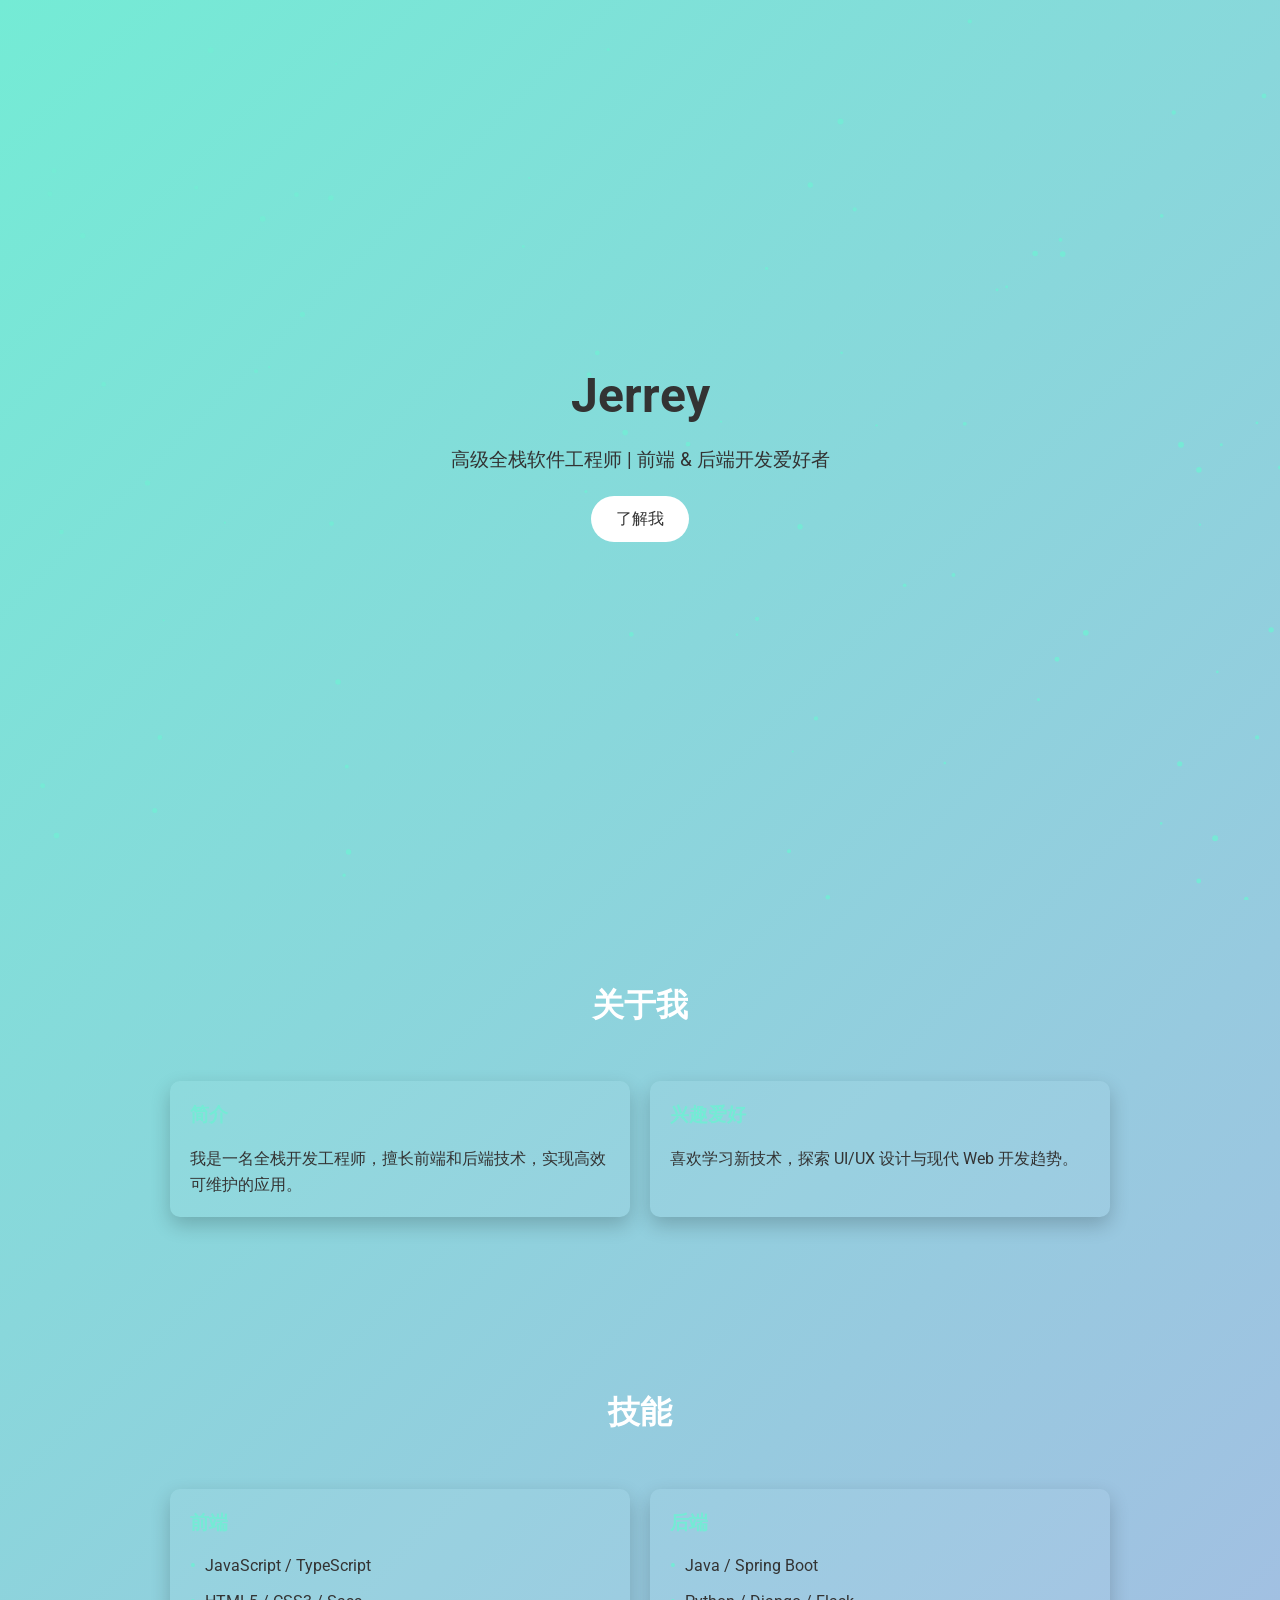
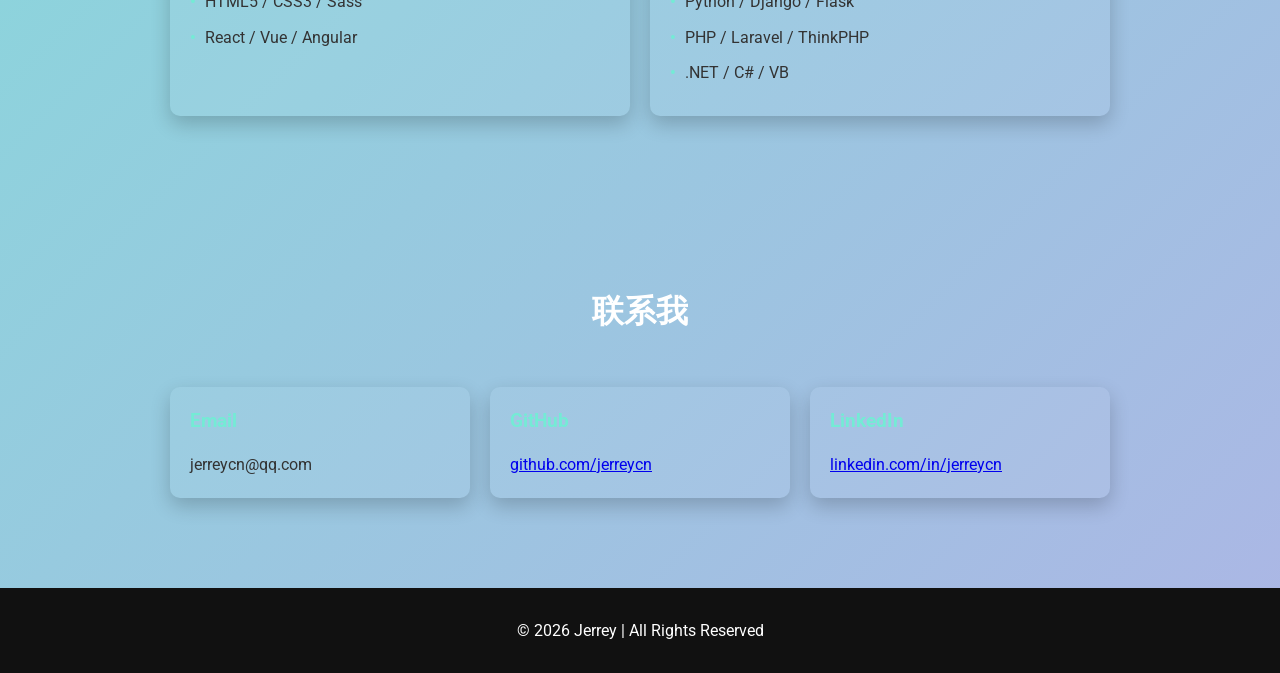
==== index.html @ 5092620e "Update index.html" ====
<!DOCTYPE html>
<html lang="zh-CN">
<head>
  <meta charset="UTF-8">
  <meta name="viewport" content="width=device-width, initial-scale=1.0">
  <title>Jerrey 的个人介绍</title>
  <link href="https://fonts.googleapis.com/css2?family=Roboto:wght@400;700&display=swap" rel="stylesheet">
  <style>
    * { margin:0; padding:0; box-sizing:border-box; font-family:'Roboto',sans-serif; }
    html { scroll-behavior: smooth; }

   body {
	  background: linear-gradient(135deg, #74ebd5, #ACB6E5); /* 清新蓝绿到淡紫渐变 */
	  color: #333;
	  line-height: 1.6;
	  position: relative;
	  overflow-x: hidden;
	}

    header {
      display: flex; flex-direction: column; align-items: center; justify-content: center;
      height: 100vh; text-align: center;
      position: relative; z-index: 2;
    }

    header h1 { font-size:3rem; margin-bottom:10px; }
    header p { font-size:1.2rem; margin-bottom:20px; }
    .btn { display:inline-block; padding:10px 25px; font-size:1rem; border:none; border-radius:25px;
      background:#fff; color:#333; cursor:pointer; text-decoration:none; transition:0.3s; }
    .btn:hover { background:#f0f0f0; transform:translateY(-3px); }

    section { padding:80px 20px; max-width:1000px; margin:0 auto; }
    section h2 { text-align:center; margin-bottom:40px; font-size:2rem; color:#fff; }

    .about, .skills, .contact { display:flex; flex-wrap:wrap; justify-content:space-around; }

    .card {
      background: rgba(255,255,255,0.05); padding:20px; margin:10px; border-radius:10px;
      flex:1 1 250px; box-shadow:0 8px 20px rgba(0,0,0,0.2);
      transition: transform 0.6s, opacity 0.6s;
      opacity:0; transform: translateY(30px);
    }

    .card.visible { opacity:1; transform: translateY(0); }

    .card h3 { margin-bottom:15px; color:#74ebd5; }
    .skills-list { list-style:none; }
    .skills-list li { margin-bottom:10px; position:relative; padding-left:15px; }
    .skills-list li::before { content:"•"; position:absolute; left:0; color:#74ebd5; font-weight:bold; }

    footer { text-align:center; padding:30px; background:#111; color:#fff; position:relative; z-index:2; }

    @media(max-width:768px){ header h1{ font-size:2.5rem;} header p{ font-size:1rem;} }

    /* 粒子背景 */
    canvas { position:fixed; top:0; left:0; width:100%; height:100%; z-index:1; }
  </style>
</head>
<body>

<canvas id="particle-canvas"></canvas>

<header>
  <h1>Jerrey</h1>
  <p>高级全栈软件工程师 | 前端 & 后端开发爱好者</p>
  <a href="#about" class="btn">了解我</a>
</header>

<section id="about">
  <h2>关于我</h2>
  <div class="about">
    <div class="card">
      <h3>简介</h3>
      <p>我是一名全栈开发工程师，擅长前端和后端技术，实现高效可维护的应用。</p>
    </div>
    <div class="card">
      <h3>兴趣爱好</h3>
      <p>喜欢学习新技术，探索 UI/UX 设计与现代 Web 开发趋势。</p>
    </div>
  </div>
</section>

<section id="skills">
  <h2>技能</h2>
  <div class="skills">
    <div class="card">
      <h3>前端</h3>
      <ul class="skills-list">
        <li>JavaScript / TypeScript</li>
        <li>HTML5 / CSS3 / Sass</li>
        <li>React / Vue / Angular</li>
      </ul>
    </div>
    <div class="card">
      <h3>后端</h3>
      <ul class="skills-list">
        <li>Java / Spring Boot</li>
        <li>Python / Django / Flask</li>
        <li>PHP / Laravel / ThinkPHP</li>
        <li>.NET / C# / VB</li>
      </ul>
    </div>
  </div>
</section>

<section id="contact">
  <h2>联系我</h2>
  <div class="contact">
    <div class="card">
      <h3>Email</h3>
      <p>jerreycn@qq.com</p>
    </div>
    <div class="card">
      <h3>GitHub</h3>
      <p><a href="https://github.com/yourusername" target="_blank">github.com/jerreycn</a></p>
    </div>
    <div class="card">
      <h3>LinkedIn</h3>
      <p><a href="https://linkedin.com/in/yourprofile" target="_blank">linkedin.com/in/jerreycn</a></p>
    </div>
  </div>
</section>

<footer>
  © 2026 Jerrey | All Rights Reserved
</footer>

<script>
  // 卡片滚动动画
  const cards = document.querySelectorAll('.card');
  const observer = new IntersectionObserver(entries => {
    entries.forEach(entry => {
      if(entry.isIntersecting){
        entry.target.classList.add('visible');
      }
    });
  }, { threshold: 0.1 });
  cards.forEach(card => observer.observe(card));

  // 粒子背景
  const canvas = document.getElementById('particle-canvas');
  const ctx = canvas.getContext('2d');
  let w = canvas.width = window.innerWidth;
  let h = canvas.height = window.innerHeight;
  const particles = [];
  const particleCount = 80;

  window.addEventListener('resize', ()=>{ w = canvas.width = window.innerWidth; h = canvas.height = window.innerHeight; });

  function random(min,max){ return Math.random()*(max-min)+min; }

  class Particle {
    constructor(){ 
      this.x = random(0,w);
      this.y = random(0,h);
      this.r = random(1,3);
      this.dx = random(-1,1);
      this.dy = random(-1,1);
    }
    draw(){ 
      ctx.beginPath();
      ctx.arc(this.x,this.y,this.r,0,Math.PI*2);
      ctx.fillStyle='rgba(116,235,213,0.9)';
      ctx.fill();
    }
    update(){
      this.x += this.dx;
      this.y += this.dy;
      if(this.x < 0 || this.x > w) this.dx*=-1;
      if(this.y < 0 || this.y > h) this.dy*=-1;
      this.draw();
    }
  }

  for(let i=0;i<particleCount;i++){ particles.push(new Particle()); }

  function animate(){
    ctx.clearRect(0,0,w,h);
    particles.forEach(p=>p.update());
    requestAnimationFrame(animate);
  }
  animate();
</script>

</body>
</html>
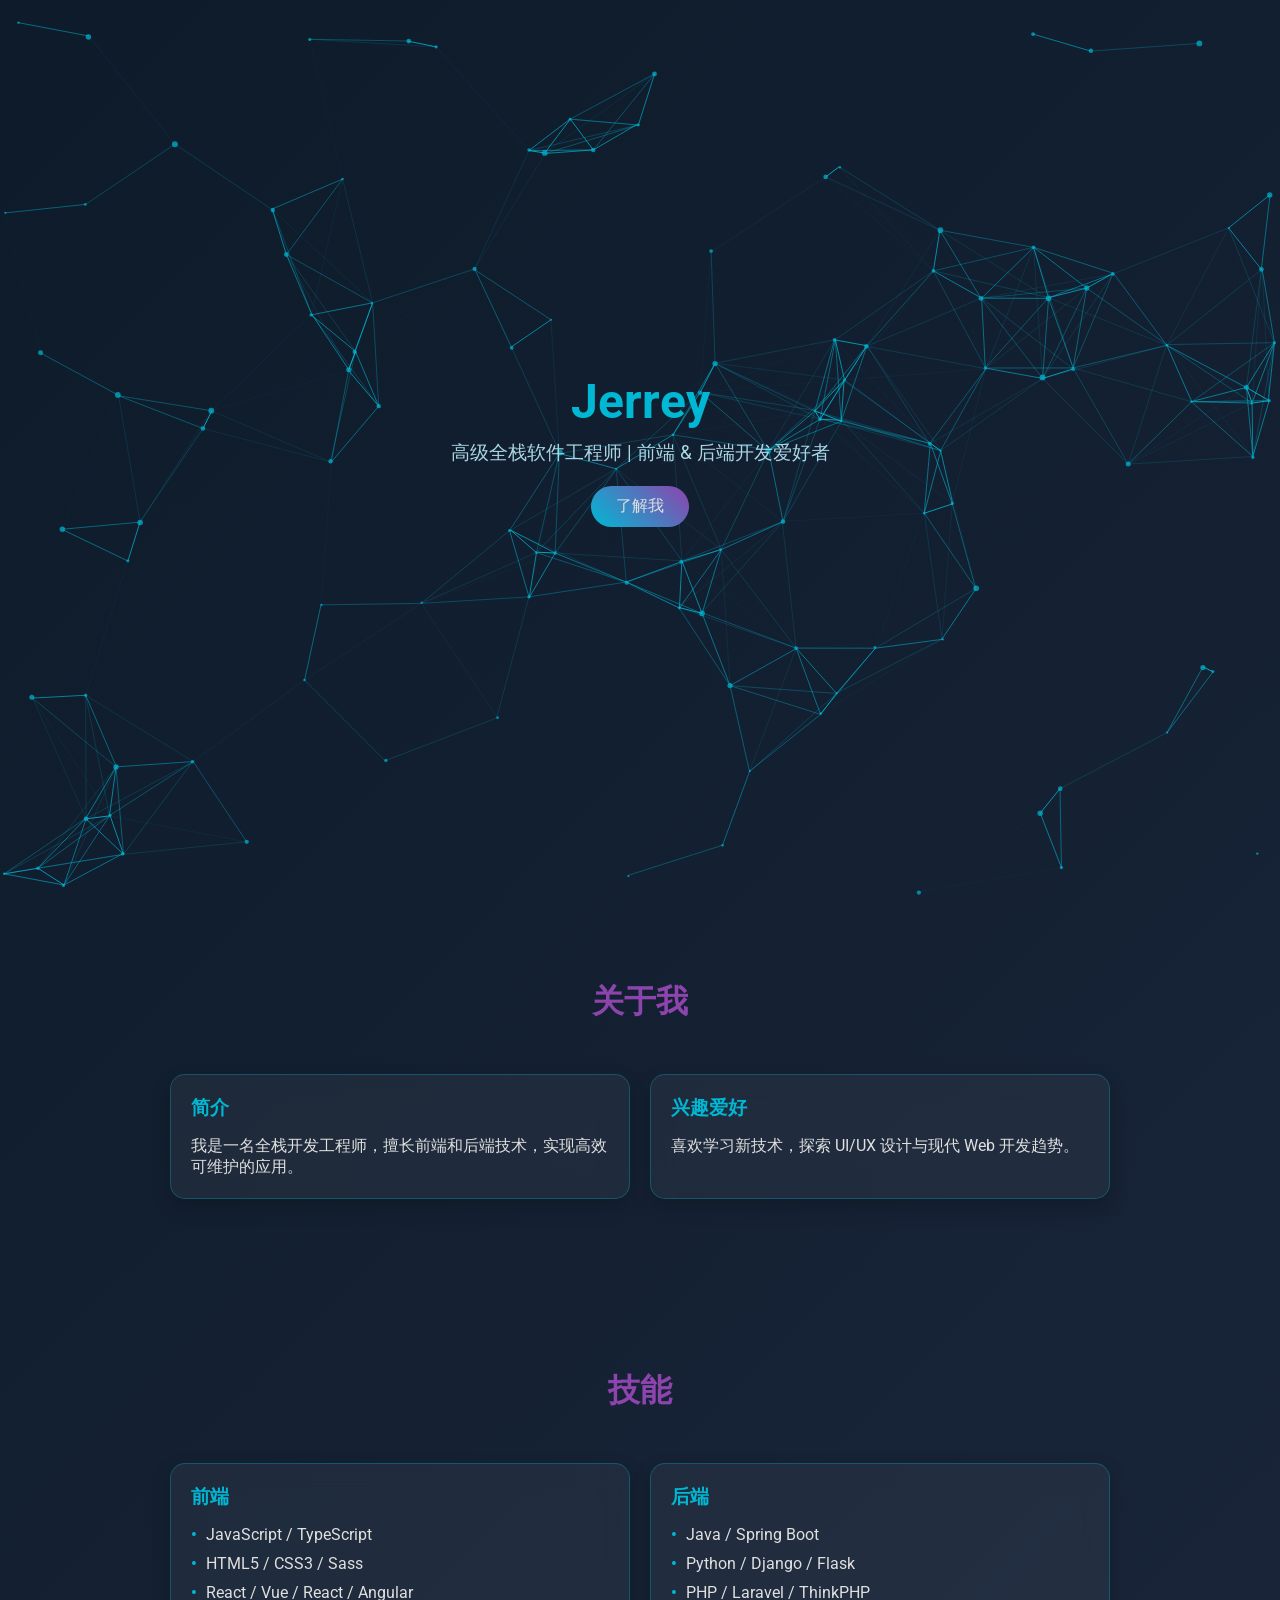
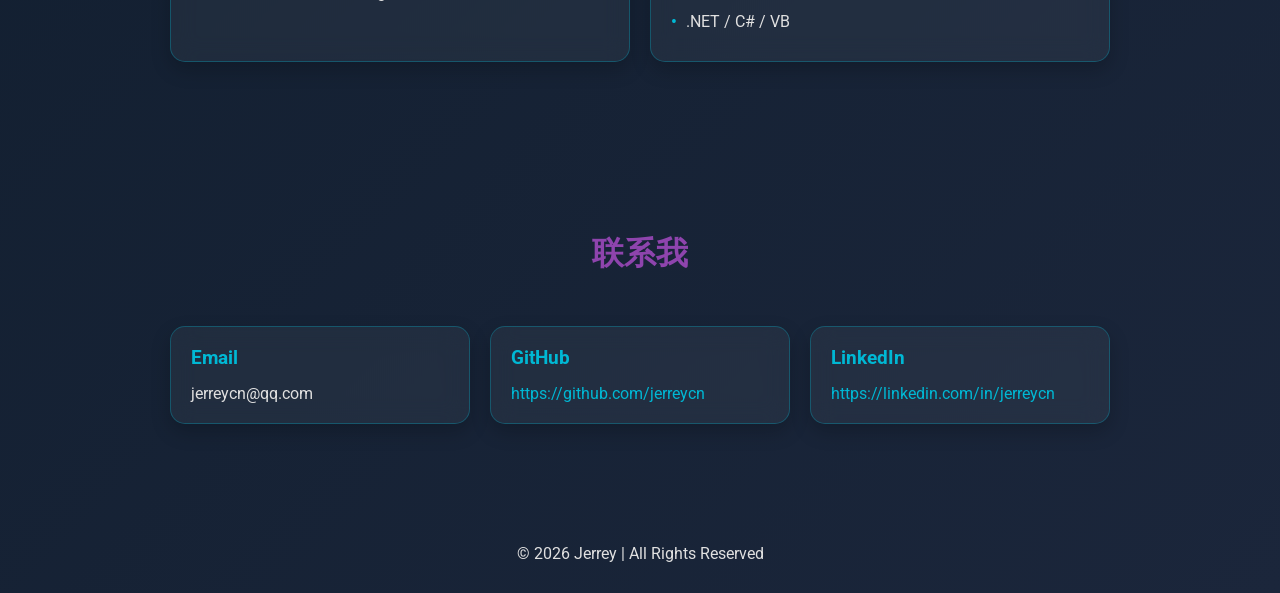
==== commit 62a0f621: "Update index.html" ====
--- a/index.html
+++ b/index.html
@@ -1,60 +1,55 @@
 <!DOCTYPE html>
 <html lang="zh-CN">
 <head>
-  <meta charset="UTF-8">
-  <meta name="viewport" content="width=device-width, initial-scale=1.0">
-  <title>Jerrey 的个人介绍</title>
-  <link href="https://fonts.googleapis.com/css2?family=Roboto:wght@400;700&display=swap" rel="stylesheet">
-  <style>
-    * { margin:0; padding:0; box-sizing:border-box; font-family:'Roboto',sans-serif; }
-    html { scroll-behavior: smooth; }
-
-   body {
-	  background: linear-gradient(135deg, #74ebd5, #ACB6E5); /* 清新蓝绿到淡紫渐变 */
-	  color: #333;
-	  line-height: 1.6;
-	  position: relative;
-	  overflow-x: hidden;
-	}
-
-    header {
-      display: flex; flex-direction: column; align-items: center; justify-content: center;
-      height: 100vh; text-align: center;
-      position: relative; z-index: 2;
-    }
-
-    header h1 { font-size:3rem; margin-bottom:10px; }
-    header p { font-size:1.2rem; margin-bottom:20px; }
-    .btn { display:inline-block; padding:10px 25px; font-size:1rem; border:none; border-radius:25px;
-      background:#fff; color:#333; cursor:pointer; text-decoration:none; transition:0.3s; }
-    .btn:hover { background:#f0f0f0; transform:translateY(-3px); }
-
-    section { padding:80px 20px; max-width:1000px; margin:0 auto; }
-    section h2 { text-align:center; margin-bottom:40px; font-size:2rem; color:#fff; }
-
-    .about, .skills, .contact { display:flex; flex-wrap:wrap; justify-content:space-around; }
-
-    .card {
-      background: rgba(255,255,255,0.05); padding:20px; margin:10px; border-radius:10px;
-      flex:1 1 250px; box-shadow:0 8px 20px rgba(0,0,0,0.2);
-      transition: transform 0.6s, opacity 0.6s;
-      opacity:0; transform: translateY(30px);
-    }
-
-    .card.visible { opacity:1; transform: translateY(0); }
-
-    .card h3 { margin-bottom:15px; color:#74ebd5; }
-    .skills-list { list-style:none; }
-    .skills-list li { margin-bottom:10px; position:relative; padding-left:15px; }
-    .skills-list li::before { content:"•"; position:absolute; left:0; color:#74ebd5; font-weight:bold; }
-
-    footer { text-align:center; padding:30px; background:#111; color:#fff; position:relative; z-index:2; }
-
-    @media(max-width:768px){ header h1{ font-size:2.5rem;} header p{ font-size:1rem;} }
-
-    /* 粒子背景 */
-    canvas { position:fixed; top:0; left:0; width:100%; height:100%; z-index:1; }
-  </style>
+<meta charset="UTF-8">
+<meta name="viewport" content="width=device-width, initial-scale=1.0">
+<title>Jerrey CN</title>
+<link href="https://fonts.googleapis.com/css2?family=Roboto:wght@400;700&display=swap" rel="stylesheet">
+<style>
+  *{margin:0;padding:0;box-sizing:border-box;font-family:'Roboto',sans-serif;}
+  html{scroll-behavior:smooth;}
+  body{
+    background: linear-gradient(135deg,#0D1B2A,#1B263B); /* 科技深蓝背景 */
+    color:#E0E0E0; /* 主文字灰白 */
+    position:relative;
+    overflow-x:hidden;
+  }
+  canvas{position:fixed;top:0;left:0;width:100%;height:100%;z-index:1;}
+  header{
+    display:flex;flex-direction:column;align-items:center;justify-content:center;
+    height:100vh;text-align:center;position:relative;z-index:2;
+  }
+  header h1{font-size:3rem;color:#00B8D4;margin-bottom:10px;} /* 主标题亮青 */
+  header p{font-size:1.2rem;color:#A9D6E5;margin-bottom:20px;} /* 副标题淡青 */
+  .btn{
+    display:inline-block;padding:10px 25px;font-size:1rem;border:none;border-radius:25px;
+    background: linear-gradient(45deg,#00B8D4,#8E44AD); /* 青→紫按钮 */
+    color:#E0E0E0; cursor:pointer; text-decoration:none; transition:0.3s;
+  }
+  .btn:hover{filter: brightness(1.2); transform:scale(1.05);}
+  section{padding:80px 20px;max-width:1000px;margin:0 auto;position:relative;z-index:2;}
+  section h2{text-align:center;margin-bottom:40px;font-size:2rem;color:#8E44AD;} /* 二级标题亮紫 */
+  .about,.skills,.contact{display:flex;flex-wrap:wrap;justify-content:space-around;}
+  .card{
+    background: rgba(255,255,255,0.05); /* 半透明玻璃 */
+    backdrop-filter: blur(12px);
+    padding:20px;margin:10px;border-radius:15px;
+    flex:1 1 250px;
+    box-shadow:0 8px 20px rgba(0,0,0,0.2);
+    transition: transform 0.6s, opacity 0.6s;
+    opacity:0; transform: translateY(30px);
+    border:1px solid rgba(0,184,212,0.3); /* 边框亮青 */
+  }
+  .card.visible{opacity:1; transform:translateY(0);}
+  .card h3{margin-bottom:15px;color:#00B8D4;} /* 卡片标题亮青 */
+  .skills-list{list-style:none;}
+  .skills-list li{margin-bottom:10px;position:relative;padding-left:15px;}
+  .skills-list li::before{content:"•";position:absolute;left:0;color:#00B8D4;font-weight:bold;}
+  a{color:#00B8D4;text-decoration:none;} /* 超链接亮青 */
+  a:hover{color:#8E44AD;text-decoration:underline;} /* hover亮紫 */
+  footer{text-align:center;padding:30px;color:#E0E0E0;position:relative;z-index:2;}
+  @media(max-width:768px){header h1{font-size:2.5rem;} header p{font-size:1rem;}}
+</style>
 </head>
 <body>
 
@@ -88,7 +83,7 @@
       <ul class="skills-list">
         <li>JavaScript / TypeScript</li>
         <li>HTML5 / CSS3 / Sass</li>
-        <li>React / Vue / Angular</li>
+        <li>React / Vue / React / Angular</li>
       </ul>
     </div>
     <div class="card">
@@ -112,11 +107,11 @@
     </div>
     <div class="card">
       <h3>GitHub</h3>
-      <p><a href="https://github.com/yourusername" target="_blank">github.com/jerreycn</a></p>
+      <p><a href="https://github.com/jerreycn" target="_blank">https://github.com/jerreycn</a></p>
     </div>
     <div class="card">
       <h3>LinkedIn</h3>
-      <p><a href="https://linkedin.com/in/yourprofile" target="_blank">linkedin.com/in/jerreycn</a></p>
+      <p><a href="https://linkedin.com/in/jerreycn" target="_blank">https://linkedin.com/in/jerreycn</a></p>
     </div>
   </div>
 </section>
@@ -129,11 +124,7 @@
   // 卡片滚动动画
   const cards = document.querySelectorAll('.card');
   const observer = new IntersectionObserver(entries => {
-    entries.forEach(entry => {
-      if(entry.isIntersecting){
-        entry.target.classList.add('visible');
-      }
-    });
+    entries.forEach(entry => { if(entry.isIntersecting){ entry.target.classList.add('visible'); }});
   }, { threshold: 0.1 });
   cards.forEach(card => observer.observe(card));
 
@@ -143,40 +134,47 @@
   let w = canvas.width = window.innerWidth;
   let h = canvas.height = window.innerHeight;
   const particles = [];
-  const particleCount = 80;
-
+  const particleCount = 120;
+  const maxDist = 150;
   window.addEventListener('resize', ()=>{ w = canvas.width = window.innerWidth; h = canvas.height = window.innerHeight; });
-
   function random(min,max){ return Math.random()*(max-min)+min; }
-
   class Particle {
     constructor(){ 
-      this.x = random(0,w);
-      this.y = random(0,h);
-      this.r = random(1,3);
-      this.dx = random(-1,1);
-      this.dy = random(-1,1);
+      this.x = random(0,w); this.y = random(0,h); this.r = random(1,3);
+      this.dx = random(-1,1); this.dy = random(-1,1);
     }
     draw(){ 
       ctx.beginPath();
       ctx.arc(this.x,this.y,this.r,0,Math.PI*2);
-      ctx.fillStyle='rgba(116,235,213,0.9)';
+      ctx.fillStyle='rgba(0,184,212,0.7)'; /* 亮青粒子 */
       ctx.fill();
     }
     update(){
-      this.x += this.dx;
-      this.y += this.dy;
-      if(this.x < 0 || this.x > w) this.dx*=-1;
-      if(this.y < 0 || this.y > h) this.dy*=-1;
+      this.x += this.dx; this.y += this.dy;
+      if(this.x<0||this.x>w) this.dx*=-1;
+      if(this.y<0||this.y>h) this.dy*=-1;
       this.draw();
     }
   }
-
   for(let i=0;i<particleCount;i++){ particles.push(new Particle()); }
-
   function animate(){
     ctx.clearRect(0,0,w,h);
-    particles.forEach(p=>p.update());
+    for(let i=0;i<particles.length;i++){
+      particles[i].update();
+      for(let j=i+1;j<particles.length;j++){
+        let dx=particles[i].x-particles[j].x;
+        let dy=particles[i].y-particles[j].y;
+        let dist=Math.sqrt(dx*dx+dy*dy);
+        if(dist<maxDist){
+          ctx.beginPath();
+          ctx.strokeStyle='rgba(0,184,212,'+(1-dist/maxDist)+')';
+          ctx.lineWidth=1;
+          ctx.moveTo(particles[i].x,particles[i].y);
+          ctx.lineTo(particles[j].x,particles[j].y);
+          ctx.stroke();
+        }
+      }
+    }
     requestAnimationFrame(animate);
   }
   animate();
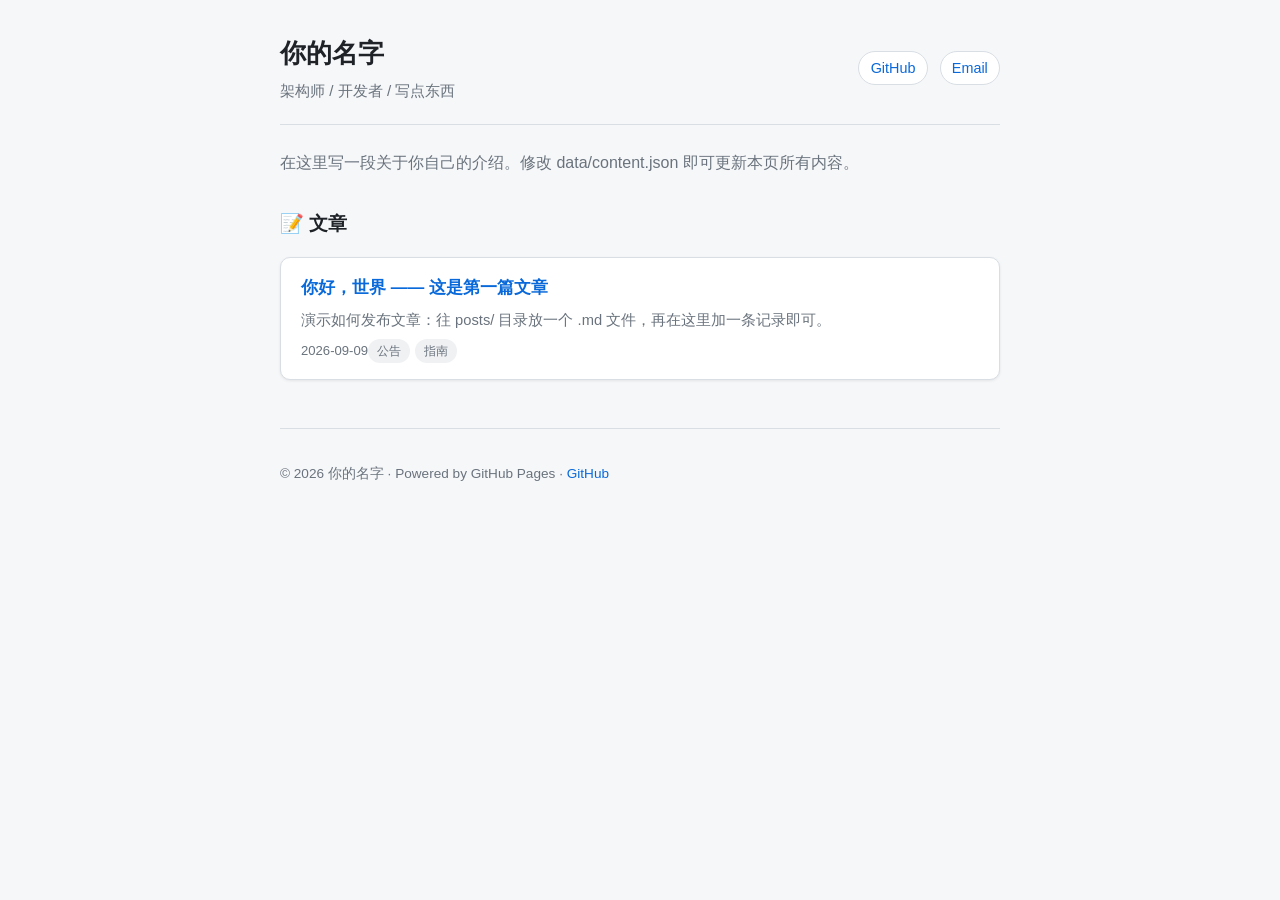
==== commit 8d6ef258: "init: zero-framework personal site with markdown posts" ====
--- a/index.html
+++ b/index.html
@@ -1,184 +1,41 @@
 <!DOCTYPE html>
 <html lang="zh-CN">
 <head>
-<meta charset="UTF-8">
-<meta name="viewport" content="width=device-width, initial-scale=1.0">
-<title>Jerrey CN</title>
-<link href="https://fonts.googleapis.com/css2?family=Roboto:wght@400;700&display=swap" rel="stylesheet">
-<style>
-  *{margin:0;padding:0;box-sizing:border-box;font-family:'Roboto',sans-serif;}
-  html{scroll-behavior:smooth;}
-  body{
-    background: linear-gradient(135deg,#0D1B2A,#1B263B); /* 科技深蓝背景 */
-    color:#E0E0E0; /* 主文字灰白 */
-    position:relative;
-    overflow-x:hidden;
-  }
-  canvas{position:fixed;top:0;left:0;width:100%;height:100%;z-index:1;}
-  header{
-    display:flex;flex-direction:column;align-items:center;justify-content:center;
-    height:100vh;text-align:center;position:relative;z-index:2;
-  }
-  header h1{font-size:3rem;color:#00B8D4;margin-bottom:10px;} /* 主标题亮青 */
-  header p{font-size:1.2rem;color:#A9D6E5;margin-bottom:20px;} /* 副标题淡青 */
-  .btn{
-    display:inline-block;padding:10px 25px;font-size:1rem;border:none;border-radius:25px;
-    background: linear-gradient(45deg,#00B8D4,#8E44AD); /* 青→紫按钮 */
-    color:#E0E0E0; cursor:pointer; text-decoration:none; transition:0.3s;
-  }
-  .btn:hover{filter: brightness(1.2); transform:scale(1.05);}
-  section{padding:80px 20px;max-width:1000px;margin:0 auto;position:relative;z-index:2;}
-  section h2{text-align:center;margin-bottom:40px;font-size:2rem;color:#8E44AD;} /* 二级标题亮紫 */
-  .about,.skills,.contact{display:flex;flex-wrap:wrap;justify-content:space-around;}
-  .card{
-    background: rgba(255,255,255,0.05); /* 半透明玻璃 */
-    backdrop-filter: blur(12px);
-    padding:20px;margin:10px;border-radius:15px;
-    flex:1 1 250px;
-    box-shadow:0 8px 20px rgba(0,0,0,0.2);
-    transition: transform 0.6s, opacity 0.6s;
-    opacity:0; transform: translateY(30px);
-    border:1px solid rgba(0,184,212,0.3); /* 边框亮青 */
-  }
-  .card.visible{opacity:1; transform:translateY(0);}
-  .card h3{margin-bottom:15px;color:#00B8D4;} /* 卡片标题亮青 */
-  .skills-list{list-style:none;}
-  .skills-list li{margin-bottom:10px;position:relative;padding-left:15px;}
-  .skills-list li::before{content:"•";position:absolute;left:0;color:#00B8D4;font-weight:bold;}
-  a{color:#00B8D4;text-decoration:none;} /* 超链接亮青 */
-  a:hover{color:#8E44AD;text-decoration:underline;} /* hover亮紫 */
-  footer{text-align:center;padding:30px;color:#E0E0E0;position:relative;z-index:2;}
-  @media(max-width:768px){header h1{font-size:2.5rem;} header p{font-size:1rem;}}
-</style>
+  <meta charset="UTF-8">
+  <meta name="viewport" content="width=device-width, initial-scale=1.0">
+  <title>我的个人网站</title>
+  <link rel="stylesheet" href="style.css">
 </head>
 <body>
+  <div class="container">
+    <header class="site-header">
+      <div class="profile">
+        <img id="avatar" class="avatar" src="" alt="avatar" hidden>
+        <div>
+          <h1 id="profile-name">Loading…</h1>
+          <p id="profile-tagline" class="tagline"></p>
+        </div>
+      </div>
+      <nav id="social" class="social"></nav>
+    </header>
 
-<canvas id="particle-canvas"></canvas>
+    <main>
+      <section class="bio">
+        <p id="profile-bio"></p>
+      </section>
 
-<header>
-  <h1>Jerrey</h1>
-  <p>高级全栈软件工程师 | 前端 & 后端开发爱好者</p>
-  <a href="#about" class="btn">了解我</a>
-</header>
+      <section>
+        <h2 class="section-title">📝 文章</h2>
+        <ul id="post-list" class="post-list">
+          <li class="muted">加载中…</li>
+        </ul>
+      </section>
+    </main>
 
-<section id="about">
-  <h2>关于我</h2>
-  <div class="about">
-    <div class="card">
-      <h3>简介</h3>
-      <p>我是一名全栈开发工程师，擅长前端和后端技术，实现高效可维护的应用。</p>
-    </div>
-    <div class="card">
-      <h3>兴趣爱好</h3>
-      <p>喜欢学习新技术，探索 UI/UX 设计与现代 Web 开发趋势。</p>
-    </div>
+    <footer class="site-footer">
+      <p>© <span id="year"></span> <span id="footer-name"></span> · Powered by GitHub Pages · <a href="https://github.com/" target="_blank" rel="noopener">GitHub</a></p>
+    </footer>
   </div>
-</section>
-
-<section id="skills">
-  <h2>技能</h2>
-  <div class="skills">
-    <div class="card">
-      <h3>前端</h3>
-      <ul class="skills-list">
-        <li>JavaScript / TypeScript</li>
-        <li>HTML5 / CSS3 / Sass</li>
-        <li>React / Vue / React / Angular</li>
-      </ul>
-    </div>
-    <div class="card">
-      <h3>后端</h3>
-      <ul class="skills-list">
-        <li>Java / Spring Boot</li>
-        <li>Python / Django / Flask</li>
-        <li>PHP / Laravel / ThinkPHP</li>
-        <li>.NET / C# / VB</li>
-      </ul>
-    </div>
-  </div>
-</section>
-
-<section id="contact">
-  <h2>联系我</h2>
-  <div class="contact">
-    <div class="card">
-      <h3>Email</h3>
-      <p>jerreycn@qq.com</p>
-    </div>
-    <div class="card">
-      <h3>GitHub</h3>
-      <p><a href="https://github.com/jerreycn" target="_blank">https://github.com/jerreycn</a></p>
-    </div>
-    <div class="card">
-      <h3>LinkedIn</h3>
-      <p><a href="https://linkedin.com/in/jerreycn" target="_blank">https://linkedin.com/in/jerreycn</a></p>
-    </div>
-  </div>
-</section>
-
-<footer>
-  © 2026 Jerrey | All Rights Reserved
-</footer>
-
-<script>
-  // 卡片滚动动画
-  const cards = document.querySelectorAll('.card');
-  const observer = new IntersectionObserver(entries => {
-    entries.forEach(entry => { if(entry.isIntersecting){ entry.target.classList.add('visible'); }});
-  }, { threshold: 0.1 });
-  cards.forEach(card => observer.observe(card));
-
-  // 粒子背景
-  const canvas = document.getElementById('particle-canvas');
-  const ctx = canvas.getContext('2d');
-  let w = canvas.width = window.innerWidth;
-  let h = canvas.height = window.innerHeight;
-  const particles = [];
-  const particleCount = 120;
-  const maxDist = 150;
-  window.addEventListener('resize', ()=>{ w = canvas.width = window.innerWidth; h = canvas.height = window.innerHeight; });
-  function random(min,max){ return Math.random()*(max-min)+min; }
-  class Particle {
-    constructor(){ 
-      this.x = random(0,w); this.y = random(0,h); this.r = random(1,3);
-      this.dx = random(-1,1); this.dy = random(-1,1);
-    }
-    draw(){ 
-      ctx.beginPath();
-      ctx.arc(this.x,this.y,this.r,0,Math.PI*2);
-      ctx.fillStyle='rgba(0,184,212,0.7)'; /* 亮青粒子 */
-      ctx.fill();
-    }
-    update(){
-      this.x += this.dx; this.y += this.dy;
-      if(this.x<0||this.x>w) this.dx*=-1;
-      if(this.y<0||this.y>h) this.dy*=-1;
-      this.draw();
-    }
-  }
-  for(let i=0;i<particleCount;i++){ particles.push(new Particle()); }
-  function animate(){
-    ctx.clearRect(0,0,w,h);
-    for(let i=0;i<particles.length;i++){
-      particles[i].update();
-      for(let j=i+1;j<particles.length;j++){
-        let dx=particles[i].x-particles[j].x;
-        let dy=particles[i].y-particles[j].y;
-        let dist=Math.sqrt(dx*dx+dy*dy);
-        if(dist<maxDist){
-          ctx.beginPath();
-          ctx.strokeStyle='rgba(0,184,212,'+(1-dist/maxDist)+')';
-          ctx.lineWidth=1;
-          ctx.moveTo(particles[i].x,particles[i].y);
-          ctx.lineTo(particles[j].x,particles[j].y);
-          ctx.stroke();
-        }
-      }
-    }
-    requestAnimationFrame(animate);
-  }
-  animate();
-</script>
-
+  <script src="app.js"></script>
 </body>
 </html>
--- a/style.css
+++ b/style.css
@@ -0,0 +1,166 @@
+/* ============ 主题变量（自动跟随系统深/浅色） ============ */
+:root {
+  --bg: #f6f7f9;
+  --surface: #ffffff;
+  --text: #1f2328;
+  --text-muted: #6a737d;
+  --accent: #0969da;
+  --border: #d8dee4;
+  --code-bg: #eff1f3;
+  --shadow: 0 1px 3px rgba(0, 0, 0, 0.08);
+}
+
+@media (prefers-color-scheme: dark) {
+  :root {
+    --bg: #0d1117;
+    --surface: #161b22;
+    --text: #e6edf3;
+    --text-muted: #8b949e;
+    --accent: #58a6ff;
+    --border: #30363d;
+    --code-bg: #21262d;
+    --shadow: 0 1px 3px rgba(0, 0, 0, 0.4);
+  }
+}
+
+* { box-sizing: border-box; }
+
+body {
+  margin: 0;
+  font-family: -apple-system, BlinkMacSystemFont, "Segoe UI", "PingFang SC",
+    "Microsoft YaHei", Helvetica, Arial, sans-serif;
+  background: var(--bg);
+  color: var(--text);
+  line-height: 1.7;
+}
+
+.container {
+  max-width: 760px;
+  margin: 0 auto;
+  padding: 2rem 1.25rem 3rem;
+}
+
+a { color: var(--accent); text-decoration: none; }
+a:hover { text-decoration: underline; }
+
+.muted { color: var(--text-muted); }
+
+/* ============ 头部 ============ */
+.site-header {
+  display: flex;
+  flex-wrap: wrap;
+  align-items: center;
+  justify-content: space-between;
+  gap: 1rem;
+  padding-bottom: 1.25rem;
+  border-bottom: 1px solid var(--border);
+  margin-bottom: 1.5rem;
+}
+
+.profile { display: flex; align-items: center; gap: 1rem; }
+
+.avatar {
+  width: 64px;
+  height: 64px;
+  border-radius: 50%;
+  object-fit: cover;
+  box-shadow: var(--shadow);
+}
+
+h1 { font-size: 1.6rem; margin: 0; }
+
+.tagline { margin: 0.15rem 0 0; color: var(--text-muted); font-size: 0.95rem; }
+
+.social { display: flex; gap: 0.75rem; flex-wrap: wrap; }
+.social a {
+  font-size: 0.9rem;
+  padding: 0.25rem 0.7rem;
+  border: 1px solid var(--border);
+  border-radius: 999px;
+  background: var(--surface);
+}
+.social a:hover { text-decoration: none; border-color: var(--accent); }
+
+.bio p { margin: 0 0 2rem; color: var(--text-muted); }
+
+.section-title { font-size: 1.2rem; margin: 0 0 1rem; }
+
+/* ============ 文章列表 ============ */
+.post-list { list-style: none; margin: 0; padding: 0; }
+
+.post-item {
+  background: var(--surface);
+  border: 1px solid var(--border);
+  border-radius: 10px;
+  padding: 1rem 1.25rem;
+  margin-bottom: 0.9rem;
+  box-shadow: var(--shadow);
+  transition: transform 0.12s ease, border-color 0.12s ease;
+}
+.post-item:hover { transform: translateY(-2px); border-color: var(--accent); }
+
+.post-item a { font-weight: 600; font-size: 1.05rem; }
+.post-item .post-summary { margin: 0.35rem 0 0.4rem; color: var(--text-muted); font-size: 0.92rem; }
+.post-item .post-date { font-size: 0.82rem; color: var(--text-muted); }
+
+.tag {
+  display: inline-block;
+  font-size: 0.75rem;
+  padding: 0.1rem 0.55rem;
+  margin-right: 0.35rem;
+  border-radius: 999px;
+  background: var(--code-bg);
+  color: var(--text-muted);
+}
+
+/* ============ 文章页 ============ */
+.back-link { font-size: 0.9rem; }
+.site-header .back-link { color: var(--text-muted); }
+.site-header .back-link:hover { color: var(--accent); text-decoration: none; }
+
+.post-title { font-size: 1.7rem; line-height: 1.35; }
+.post-meta { color: var(--text-muted); font-size: 0.88rem; margin: 0.4rem 0 0; }
+.post-divider { border: none; border-top: 1px solid var(--border); margin: 1.25rem 0 1.75rem; }
+
+/* ============ Markdown 渲染样式 ============ */
+.markdown-body h1, .markdown-body h2, .markdown-body h3 { line-height: 1.4; }
+.markdown-body h2 { border-bottom: 1px solid var(--border); padding-bottom: 0.3rem; }
+.markdown-body img { max-width: 100%; border-radius: 8px; }
+.markdown-body blockquote {
+  margin: 1rem 0;
+  padding: 0.25rem 1rem;
+  border-left: 3px solid var(--accent);
+  color: var(--text-muted);
+  background: var(--surface);
+  border-radius: 0 8px 8px 0;
+}
+.markdown-body code {
+  background: var(--code-bg);
+  padding: 0.15em 0.4em;
+  border-radius: 5px;
+  font-family: Consolas, "JetBrains Mono", Menlo, monospace;
+  font-size: 0.9em;
+}
+.markdown-body pre {
+  background: var(--code-bg);
+  padding: 1rem;
+  border-radius: 8px;
+  overflow-x: auto;
+}
+.markdown-body pre code { background: none; padding: 0; }
+.markdown-body table { border-collapse: collapse; width: 100%; margin: 1rem 0; }
+.markdown-body th, .markdown-body td {
+  border: 1px solid var(--border);
+  padding: 0.45rem 0.75rem;
+  text-align: left;
+}
+.markdown-body th { background: var(--code-bg); }
+
+/* ============ 页脚 ============ */
+.site-footer {
+  margin-top: 3rem;
+  padding-top: 1.25rem;
+  border-top: 1px solid var(--border);
+  color: var(--text-muted);
+  font-size: 0.85rem;
+}
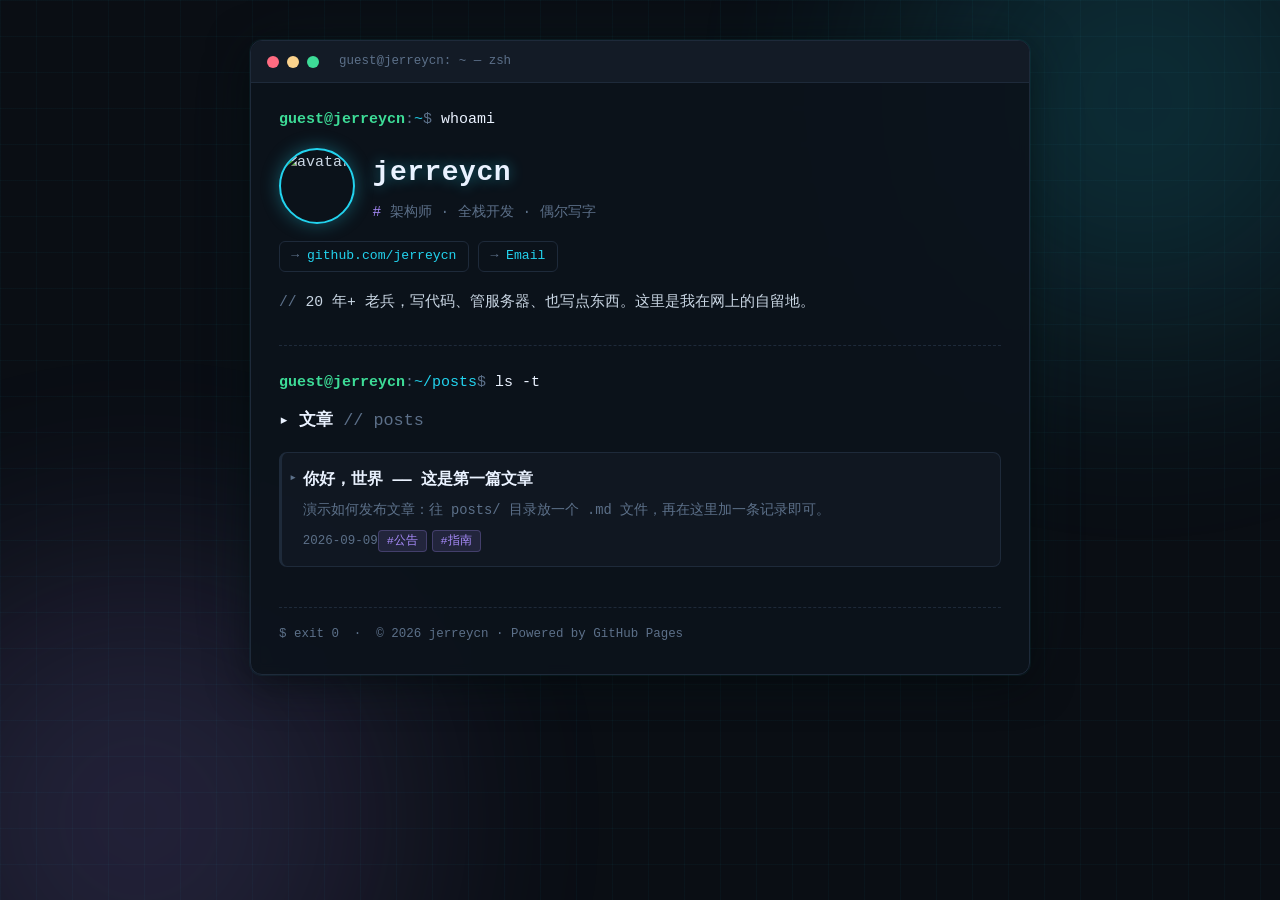
==== commit 7981ba42: "theme: terminal-style skin + jerreycn profile" ====
--- a/index.html
+++ b/index.html
@@ -3,38 +3,62 @@
 <head>
   <meta charset="UTF-8">
   <meta name="viewport" content="width=device-width, initial-scale=1.0">
-  <title>我的个人网站</title>
+  <title>jerreycn</title>
   <link rel="stylesheet" href="style.css">
 </head>
 <body>
+  <div class="glow glow-1"></div>
+  <div class="glow glow-2"></div>
+
   <div class="container">
-    <header class="site-header">
-      <div class="profile">
-        <img id="avatar" class="avatar" src="" alt="avatar" hidden>
-        <div>
-          <h1 id="profile-name">Loading…</h1>
-          <p id="profile-tagline" class="tagline"></p>
-        </div>
+    <!-- 终端窗口标题栏 -->
+    <div class="terminal">
+      <div class="term-bar">
+        <span class="dot dot-r"></span>
+        <span class="dot dot-y"></span>
+        <span class="dot dot-g"></span>
+        <span class="term-title">guest@jerreycn: ~ — zsh</span>
       </div>
-      <nav id="social" class="social"></nav>
-    </header>
 
-    <main>
-      <section class="bio">
-        <p id="profile-bio"></p>
-      </section>
+      <div class="term-body">
+        <header class="site-header">
+          <div class="term-line prompt-line">
+            <span class="prompt">guest@jerreycn</span><span class="prompt-sep">:</span><span class="prompt-path">~</span><span class="prompt-sep">$</span>
+            <span class="cmd">whoami</span>
+          </div>
 
-      <section>
-        <h2 class="section-title">📝 文章</h2>
-        <ul id="post-list" class="post-list">
-          <li class="muted">加载中…</li>
-        </ul>
-      </section>
-    </main>
+          <div class="profile">
+            <img id="avatar" class="avatar" src="" alt="avatar" hidden>
+            <div>
+              <h1 id="profile-name" class="glow-text">Loading…<span class="cursor" aria-hidden="true"></span></h1>
+              <p id="profile-tagline" class="tagline"></p>
+            </div>
+          </div>
+          <nav id="social" class="social"></nav>
 
-    <footer class="site-footer">
-      <p>© <span id="year"></span> <span id="footer-name"></span> · Powered by GitHub Pages · <a href="https://github.com/" target="_blank" rel="noopener">GitHub</a></p>
-    </footer>
+          <div class="term-line bio-line">
+            <p id="profile-bio"></p>
+          </div>
+        </header>
+
+        <main>
+          <section>
+            <div class="term-line prompt-line">
+              <span class="prompt">guest@jerreycn</span><span class="prompt-sep">:</span><span class="prompt-path">~/posts</span><span class="prompt-sep">$</span>
+              <span class="cmd">ls -t</span>
+            </div>
+            <h2 class="section-title">▸ 文章 <span class="muted">// posts</span></h2>
+            <ul id="post-list" class="post-list">
+              <li class="muted">加载中…</li>
+            </ul>
+          </section>
+        </main>
+
+        <footer class="site-footer">
+          <p><span class="prompt-sep">$</span> exit 0 &nbsp;·&nbsp; © <span id="year"></span> <span id="footer-name"></span> · Powered by GitHub Pages</p>
+        </footer>
+      </div>
+    </div>
   </div>
   <script src="app.js"></script>
 </body>
--- a/style.css
+++ b/style.css
@@ -1,166 +1,294 @@
-/* ============ 主题变量（自动跟随系统深/浅色） ============ */
+/* ============================================================
+ * 皮肤：终端 / 极客风 (Terminal Theme)
+ * 深色底 + 等宽字体 + 霓虹光晕 + 闪烁光标
+ * ============================================================ */
+
 :root {
-  --bg: #f6f7f9;
-  --surface: #ffffff;
-  --text: #1f2328;
-  --text-muted: #6a737d;
-  --accent: #0969da;
-  --border: #d8dee4;
-  --code-bg: #eff1f3;
-  --shadow: 0 1px 3px rgba(0, 0, 0, 0.08);
-}
-
-@media (prefers-color-scheme: dark) {
-  :root {
-    --bg: #0d1117;
-    --surface: #161b22;
-    --text: #e6edf3;
-    --text-muted: #8b949e;
-    --accent: #58a6ff;
-    --border: #30363d;
-    --code-bg: #21262d;
-    --shadow: 0 1px 3px rgba(0, 0, 0, 0.4);
-  }
+  --bg: #0a0e14;
+  --term-bg: rgba(13, 19, 28, 0.92);
+  --text: #c9d6e3;
+  --text-bright: #eaf2ff;
+  --text-muted: #5c7089;
+  --green: #3ddc97;
+  --cyan: #22d3ee;
+  --purple: #a78bfa;
+  --red: #ff6b81;
+  --yellow: #fbd38d;
+  --border: #1e2a3a;
+  --accent: var(--cyan);
+  --mono: "Cascadia Code", "JetBrains Mono", Consolas, "Courier New", monospace;
 }
 
 * { box-sizing: border-box; }
+
+html { scrollbar-color: #2a3a4e var(--bg); }
 
 body {
   margin: 0;
-  font-family: -apple-system, BlinkMacSystemFont, "Segoe UI", "PingFang SC",
-    "Microsoft YaHei", Helvetica, Arial, sans-serif;
+  font-family: var(--mono);
   background: var(--bg);
   color: var(--text);
-  line-height: 1.7;
+  line-height: 1.75;
+  font-size: 15px;
+  overflow-x: hidden;
+}
+
+/* ---- 背景霓虹光晕 ---- */
+.glow {
+  position: fixed;
+  border-radius: 50%;
+  filter: blur(120px);
+  opacity: 0.16;
+  pointer-events: none;
+  z-index: 0;
+}
+.glow-1 { width: 480px; height: 480px; background: var(--cyan); top: -140px; right: -100px; }
+.glow-2 { width: 520px; height: 520px; background: var(--purple); bottom: -180px; left: -120px; }
+
+/* ---- 隐约网格背景 ---- */
+body::before {
+  content: "";
+  position: fixed;
+  inset: 0;
+  background-image:
+    linear-gradient(rgba(34, 211, 238, 0.035) 1px, transparent 1px),
+    linear-gradient(90deg, rgba(34, 211, 238, 0.035) 1px, transparent 1px);
+  background-size: 36px 36px;
+  pointer-events: none;
+  z-index: 0;
 }
 
 .container {
-  max-width: 760px;
-  margin: 0 auto;
-  padding: 2rem 1.25rem 3rem;
-}
-
-a { color: var(--accent); text-decoration: none; }
-a:hover { text-decoration: underline; }
-
-.muted { color: var(--text-muted); }
-
-/* ============ 头部 ============ */
-.site-header {
+  position: relative;
+  z-index: 1;
+  max-width: 820px;
+  margin: 2.5rem auto 3rem;
+  padding: 0 1.25rem;
+}
+
+/* ---- 终端窗口 ---- */
+.terminal {
+  background: var(--term-bg);
+  border: 1px solid var(--border);
+  border-radius: 12px;
+  box-shadow:
+    0 0 0 1px rgba(34, 211, 238, 0.06),
+    0 8px 40px rgba(0, 0, 0, 0.55),
+    0 0 80px rgba(34, 211, 238, 0.05);
+  backdrop-filter: blur(6px);
+  overflow: hidden;
+}
+
+.term-bar {
   display: flex;
-  flex-wrap: wrap;
   align-items: center;
-  justify-content: space-between;
-  gap: 1rem;
-  padding-bottom: 1.25rem;
+  gap: 0.5rem;
+  padding: 0.6rem 1rem;
+  background: rgba(20, 28, 40, 0.9);
   border-bottom: 1px solid var(--border);
-  margin-bottom: 1.5rem;
-}
-
-.profile { display: flex; align-items: center; gap: 1rem; }
+}
+
+.dot { width: 12px; height: 12px; border-radius: 50%; }
+.dot-r { background: var(--red); }
+.dot-y { background: var(--yellow); }
+.dot-g { background: var(--green); }
+
+.term-title {
+  margin-left: 0.75rem;
+  font-size: 0.78rem;
+  color: var(--text-muted);
+  user-select: none;
+}
+
+.term-body { padding: 1.5rem 1.75rem 1.75rem; }
+
+/* ---- 命令行提示符 ---- */
+.term-line { margin: 0 0 0.6rem; }
+
+.prompt { color: var(--green); font-weight: 700; }
+.prompt-path { color: var(--cyan); }
+.prompt-sep { color: var(--text-muted); }
+.cmd { color: var(--text-bright); }
+
+/* ---- 头部 ---- */
+.site-header { padding-bottom: 1.25rem; border-bottom: 1px dashed var(--border); margin-bottom: 1.5rem; }
+
+.profile {
+  display: flex;
+  align-items: center;
+  gap: 1.1rem;
+  margin: 0.9rem 0 1rem;
+}
 
 .avatar {
-  width: 64px;
-  height: 64px;
+  width: 76px;
+  height: 76px;
   border-radius: 50%;
   object-fit: cover;
-  box-shadow: var(--shadow);
-}
-
-h1 { font-size: 1.6rem; margin: 0; }
-
-.tagline { margin: 0.15rem 0 0; color: var(--text-muted); font-size: 0.95rem; }
-
-.social { display: flex; gap: 0.75rem; flex-wrap: wrap; }
+  border: 2px solid var(--cyan);
+  box-shadow: 0 0 18px rgba(34, 211, 238, 0.35);
+}
+
+h1 {
+  font-size: 1.75rem;
+  margin: 0;
+  color: var(--text-bright);
+  letter-spacing: 0.5px;
+}
+
+.glow-text { text-shadow: 0 0 14px rgba(34, 211, 238, 0.45); }
+
+/* 闪烁光标 */
+.cursor {
+  display: inline-block;
+  width: 0.55em;
+  height: 1.05em;
+  margin-left: 0.15em;
+  background: var(--cyan);
+  vertical-align: text-bottom;
+  animation: blink 1.05s steps(1) infinite;
+}
+@keyframes blink { 50% { opacity: 0; } }
+
+@media (prefers-reduced-motion: reduce) {
+  .cursor { animation: none; }
+}
+
+.tagline { margin: 0.2rem 0 0; color: var(--text-muted); font-size: 0.9rem; }
+.tagline::before { content: "# "; color: var(--purple); }
+
+.social { display: flex; gap: 0.6rem; flex-wrap: wrap; margin-bottom: 1.1rem; }
 .social a {
-  font-size: 0.9rem;
-  padding: 0.25rem 0.7rem;
-  border: 1px solid var(--border);
-  border-radius: 999px;
-  background: var(--surface);
-}
-.social a:hover { text-decoration: none; border-color: var(--accent); }
-
-.bio p { margin: 0 0 2rem; color: var(--text-muted); }
-
-.section-title { font-size: 1.2rem; margin: 0 0 1rem; }
-
-/* ============ 文章列表 ============ */
+  font-size: 0.82rem;
+  padding: 0.2rem 0.7rem;
+  border: 1px solid var(--border);
+  border-radius: 6px;
+  color: var(--cyan);
+  transition: all 0.15s ease;
+}
+.social a::before { content: "→ "; color: var(--text-muted); }
+.social a:hover { text-decoration: none; border-color: var(--cyan); box-shadow: 0 0 12px rgba(34, 211, 238, 0.25); background: rgba(34, 211, 238, 0.06); }
+
+.bio-line p { margin: 0; color: var(--text); font-size: 0.92rem; }
+.bio-line p::before { content: "// "; color: var(--text-muted); }
+
+/* ---- 文章区 ---- */
+.section-title { font-size: 1.05rem; margin: 0 0 1rem; color: var(--text-bright); font-weight: 700; }
+.section-title .muted { font-weight: 400; }
+
+.muted { color: var(--text-muted); }
+
+a { color: var(--accent); text-decoration: none; }
+a:hover { text-decoration: underline; text-underline-offset: 3px; }
+
 .post-list { list-style: none; margin: 0; padding: 0; }
 
 .post-item {
-  background: var(--surface);
-  border: 1px solid var(--border);
-  border-radius: 10px;
-  padding: 1rem 1.25rem;
-  margin-bottom: 0.9rem;
-  box-shadow: var(--shadow);
-  transition: transform 0.12s ease, border-color 0.12s ease;
-}
-.post-item:hover { transform: translateY(-2px); border-color: var(--accent); }
-
-.post-item a { font-weight: 600; font-size: 1.05rem; }
-.post-item .post-summary { margin: 0.35rem 0 0.4rem; color: var(--text-muted); font-size: 0.92rem; }
-.post-item .post-date { font-size: 0.82rem; color: var(--text-muted); }
+  position: relative;
+  padding: 0.85rem 1.1rem 0.85rem 1.3rem;
+  margin-bottom: 0.7rem;
+  border: 1px solid var(--border);
+  border-left: 3px solid var(--border);
+  border-radius: 8px;
+  background: rgba(20, 28, 40, 0.55);
+  transition: all 0.15s ease;
+}
+.post-item::before {
+  content: "▸";
+  position: absolute;
+  left: 0.45rem;
+  top: 0.9rem;
+  color: var(--text-muted);
+  font-size: 0.8rem;
+}
+.post-item:hover {
+  border-left-color: var(--cyan);
+  border-color: #264054;
+  background: rgba(34, 211, 238, 0.05);
+  box-shadow: 0 0 16px rgba(34, 211, 238, 0.12);
+}
+.post-item:hover::before { color: var(--cyan); }
+
+.post-item a { font-weight: 700; font-size: 1rem; color: var(--text-bright); }
+.post-item a:hover { color: var(--cyan); }
+.post-item .post-summary { margin: 0.3rem 0 0.4rem; color: var(--text-muted); font-size: 0.86rem; }
+.post-item .post-date { font-size: 0.78rem; color: var(--text-muted); }
 
 .tag {
   display: inline-block;
-  font-size: 0.75rem;
-  padding: 0.1rem 0.55rem;
-  margin-right: 0.35rem;
-  border-radius: 999px;
-  background: var(--code-bg);
-  color: var(--text-muted);
-}
-
-/* ============ 文章页 ============ */
-.back-link { font-size: 0.9rem; }
+  font-size: 0.74rem;
+  padding: 0 0.5rem;
+  margin-right: 0.3rem;
+  border-radius: 4px;
+  background: rgba(167, 139, 250, 0.12);
+  color: var(--purple);
+  border: 1px solid rgba(167, 139, 250, 0.25);
+}
+.tag::before { content: "#"; }
+
+/* ---- 文章页 ---- */
+.back-link { font-size: 0.85rem; color: var(--text-muted); }
+.back-link:hover { color: var(--cyan); text-decoration: none; }
 .site-header .back-link { color: var(--text-muted); }
-.site-header .back-link:hover { color: var(--accent); text-decoration: none; }
-
-.post-title { font-size: 1.7rem; line-height: 1.35; }
-.post-meta { color: var(--text-muted); font-size: 0.88rem; margin: 0.4rem 0 0; }
-.post-divider { border: none; border-top: 1px solid var(--border); margin: 1.25rem 0 1.75rem; }
-
-/* ============ Markdown 渲染样式 ============ */
-.markdown-body h1, .markdown-body h2, .markdown-body h3 { line-height: 1.4; }
-.markdown-body h2 { border-bottom: 1px solid var(--border); padding-bottom: 0.3rem; }
-.markdown-body img { max-width: 100%; border-radius: 8px; }
+
+.post-title { font-size: 1.55rem; line-height: 1.4; }
+.post-meta { color: var(--text-muted); font-size: 0.82rem; margin: 0.4rem 0 0; }
+.post-divider { border: none; border-top: 1px dashed var(--border); margin: 1.25rem 0 1.75rem; }
+
+/* ---- Markdown 渲染 ---- */
+.markdown-body h1, .markdown-body h2, .markdown-body h3 { line-height: 1.4; color: var(--text-bright); }
+.markdown-body h2 { border-bottom: 1px dashed var(--border); padding-bottom: 0.3rem; }
+.markdown-body h2::before, .markdown-body h3::before { content: "## "; color: var(--purple); }
+.markdown-body h3::before { content: "### "; }
+.markdown-body a { color: var(--cyan); }
+.markdown-body img { max-width: 100%; border-radius: 8px; border: 1px solid var(--border); }
 .markdown-body blockquote {
   margin: 1rem 0;
   padding: 0.25rem 1rem;
-  border-left: 3px solid var(--accent);
-  color: var(--text-muted);
-  background: var(--surface);
+  border-left: 3px solid var(--purple);
+  color: var(--text-muted);
+  background: rgba(167, 139, 250, 0.06);
   border-radius: 0 8px 8px 0;
 }
+.markdown-body blockquote::before { content: "> "; color: var(--purple); }
 .markdown-body code {
-  background: var(--code-bg);
+  background: rgba(34, 211, 238, 0.08);
+  color: var(--cyan);
   padding: 0.15em 0.4em;
   border-radius: 5px;
-  font-family: Consolas, "JetBrains Mono", Menlo, monospace;
-  font-size: 0.9em;
+  font-family: var(--mono);
+  font-size: 0.88em;
 }
 .markdown-body pre {
-  background: var(--code-bg);
+  background: #0c1219;
+  border: 1px solid var(--border);
   padding: 1rem;
   border-radius: 8px;
   overflow-x: auto;
 }
-.markdown-body pre code { background: none; padding: 0; }
+.markdown-body pre code { background: none; color: var(--green); padding: 0; }
 .markdown-body table { border-collapse: collapse; width: 100%; margin: 1rem 0; }
 .markdown-body th, .markdown-body td {
   border: 1px solid var(--border);
   padding: 0.45rem 0.75rem;
   text-align: left;
 }
-.markdown-body th { background: var(--code-bg); }
-
-/* ============ 页脚 ============ */
+.markdown-body th { background: rgba(34, 211, 238, 0.07); color: var(--cyan); }
+
+/* ---- 页脚 ---- */
 .site-footer {
-  margin-top: 3rem;
-  padding-top: 1.25rem;
-  border-top: 1px solid var(--border);
-  color: var(--text-muted);
-  font-size: 0.85rem;
-}
+  margin-top: 2.5rem;
+  padding-top: 1rem;
+  border-top: 1px dashed var(--border);
+  color: var(--text-muted);
+  font-size: 0.78rem;
+}
+.site-footer p { margin: 0; }
+
+/* ---- 小屏适配 ---- */
+@media (max-width: 560px) {
+  .term-body { padding: 1.1rem 1rem 1.25rem; }
+  .container { margin-top: 1rem; }
+  .profile { flex-direction: column; align-items: flex-start; }
+  h1 { font-size: 1.4rem; }
+}
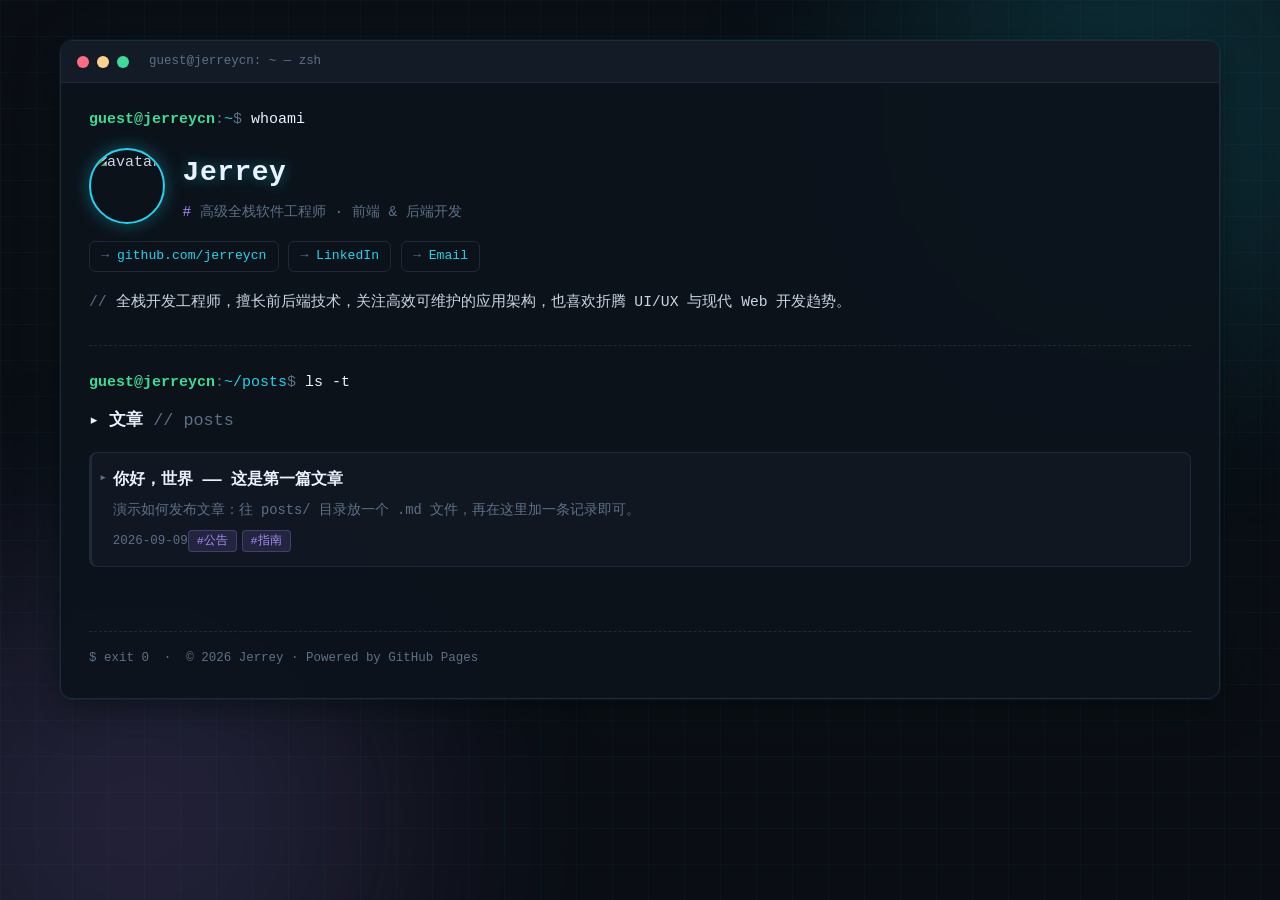
==== commit 776da0d2: "feat: post list pagination (20 per page)" ====
--- a/index.html
+++ b/index.html
@@ -51,6 +51,7 @@
             <ul id="post-list" class="post-list">
               <li class="muted">加载中…</li>
             </ul>
+            <nav id="pagination" class="pagination" aria-label="文章分页"></nav>
           </section>
         </main>
 
--- a/style.css
+++ b/style.css
@@ -61,7 +61,7 @@
 .container {
   position: relative;
   z-index: 1;
-  max-width: 820px;
+  max-width: 1200px;
   margin: 2.5rem auto 3rem;
   padding: 0 1.25rem;
 }
@@ -275,6 +275,33 @@
 }
 .markdown-body th { background: rgba(34, 211, 238, 0.07); color: var(--cyan); }
 
+/* ---- 分页 ---- */
+.pagination {
+  display: flex;
+  flex-wrap: wrap;
+  align-items: center;
+  gap: 0.4rem;
+  margin: 1.5rem 0 0;
+  font-size: 0.85rem;
+}
+.pagination a {
+  padding: 0.25rem 0.7rem;
+  border: 1px solid var(--border);
+  border-radius: 6px;
+  color: var(--cyan);
+  transition: all 0.15s ease;
+}
+.pagination a:hover { text-decoration: none; border-color: var(--cyan); box-shadow: 0 0 10px rgba(34, 211, 238, 0.25); }
+.pagination a.pg-current {
+  color: var(--text-bright);
+  border-color: var(--cyan);
+  background: rgba(34, 211, 238, 0.12);
+  box-shadow: 0 0 12px rgba(34, 211, 238, 0.2);
+}
+.pagination a.pg-disabled { color: var(--text-muted); border-color: var(--border); cursor: default; }
+.pagination a.pg-disabled:hover { border-color: var(--border); box-shadow: none; }
+.pg-ellipsis { color: var(--text-muted); padding: 0 0.2rem; }
+
 /* ---- 页脚 ---- */
 .site-footer {
   margin-top: 2.5rem;
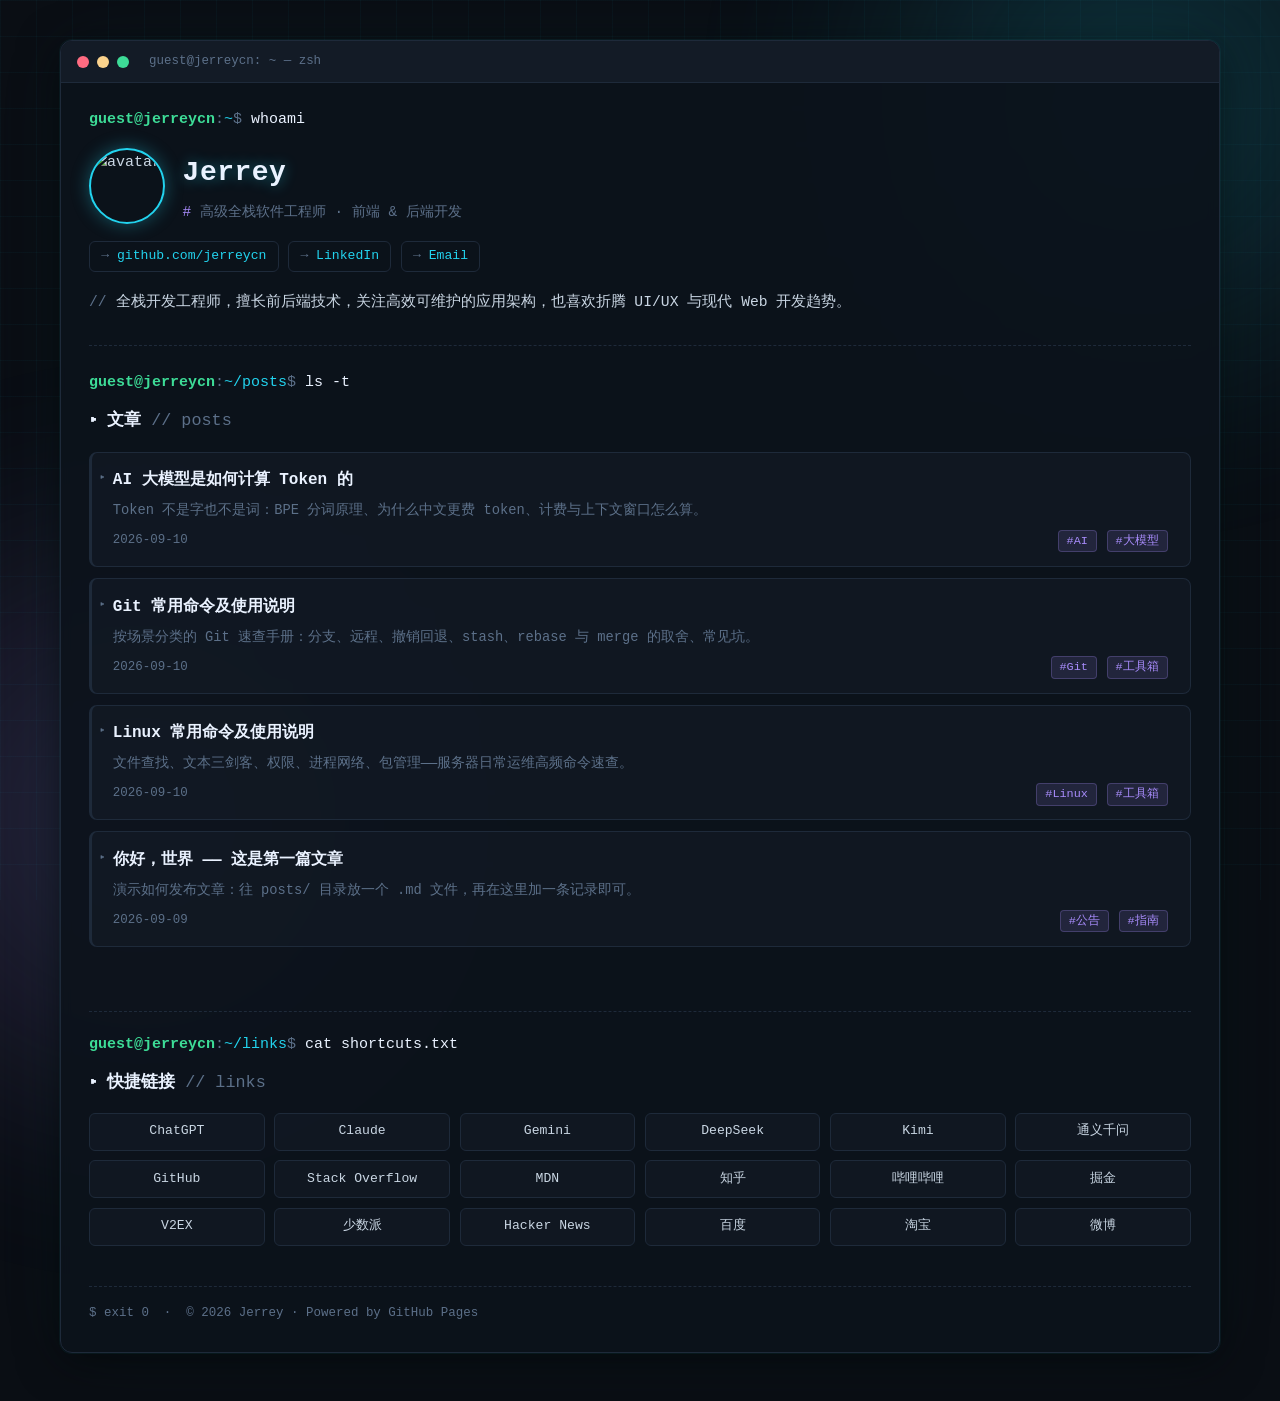
==== commit 0418db6f: "ui: 10 posts per page; add links grid section (6 per row)" ====
--- a/index.html
+++ b/index.html
@@ -55,6 +55,15 @@
           </section>
         </main>
 
+        <section class="friend-links">
+          <div class="term-line prompt-line">
+            <span class="prompt">guest@jerreycn</span><span class="prompt-sep">:</span><span class="prompt-path">~/links</span><span class="prompt-sep">$</span>
+            <span class="cmd">cat shortcuts.txt</span>
+          </div>
+          <h2 class="section-title">▸ 快捷链接 <span class="muted">// links</span></h2>
+          <nav id="links" class="links-grid" aria-label="快捷链接"></nav>
+        </section>
+
         <footer class="site-footer">
           <p><span class="prompt-sep">$</span> exit 0 &nbsp;·&nbsp; © <span id="year"></span> <span id="footer-name"></span> · Powered by GitHub Pages</p>
         </footer>
--- a/style.css
+++ b/style.css
@@ -212,6 +212,17 @@
 .post-item a { font-weight: 700; font-size: 1rem; color: var(--text-bright); }
 .post-item a:hover { color: var(--cyan); }
 .post-item .post-summary { margin: 0.3rem 0 0.4rem; color: var(--text-muted); font-size: 0.86rem; }
+
+/* 日期左、标签右 */
+.post-meta-row {
+  display: flex;
+  align-items: center;
+  justify-content: space-between;
+  gap: 0.6rem;
+  flex-wrap: wrap;
+}
+.post-tags { display: inline-flex; flex-wrap: wrap; gap: 0.3rem; }
+
 .post-item .post-date { font-size: 0.78rem; color: var(--text-muted); }
 
 .tag {
@@ -302,6 +313,38 @@
 .pagination a.pg-disabled:hover { border-color: var(--border); box-shadow: none; }
 .pg-ellipsis { color: var(--text-muted); padding: 0 0.2rem; }
 
+/* ---- 快捷链接 ---- */
+.friend-links { margin-top: 2.5rem; padding-top: 1.25rem; border-top: 1px dashed var(--border); }
+
+.links-grid {
+  display: grid;
+  grid-template-columns: repeat(6, 1fr);
+  gap: 0.6rem;
+}
+.links-grid a {
+  text-align: center;
+  font-size: 0.82rem;
+  padding: 0.4rem 0.3rem;
+  border: 1px solid var(--border);
+  border-radius: 6px;
+  color: var(--text);
+  background: rgba(20, 28, 40, 0.55);
+  white-space: nowrap;
+  overflow: hidden;
+  text-overflow: ellipsis;
+  transition: all 0.15s ease;
+}
+.links-grid a:hover {
+  text-decoration: none;
+  color: var(--cyan);
+  border-color: var(--cyan);
+  box-shadow: 0 0 12px rgba(34, 211, 238, 0.25);
+  background: rgba(34, 211, 238, 0.06);
+}
+
+@media (max-width: 900px) { .links-grid { grid-template-columns: repeat(4, 1fr); } }
+@media (max-width: 560px) { .links-grid { grid-template-columns: repeat(3, 1fr); } }
+
 /* ---- 页脚 ---- */
 .site-footer {
   margin-top: 2.5rem;
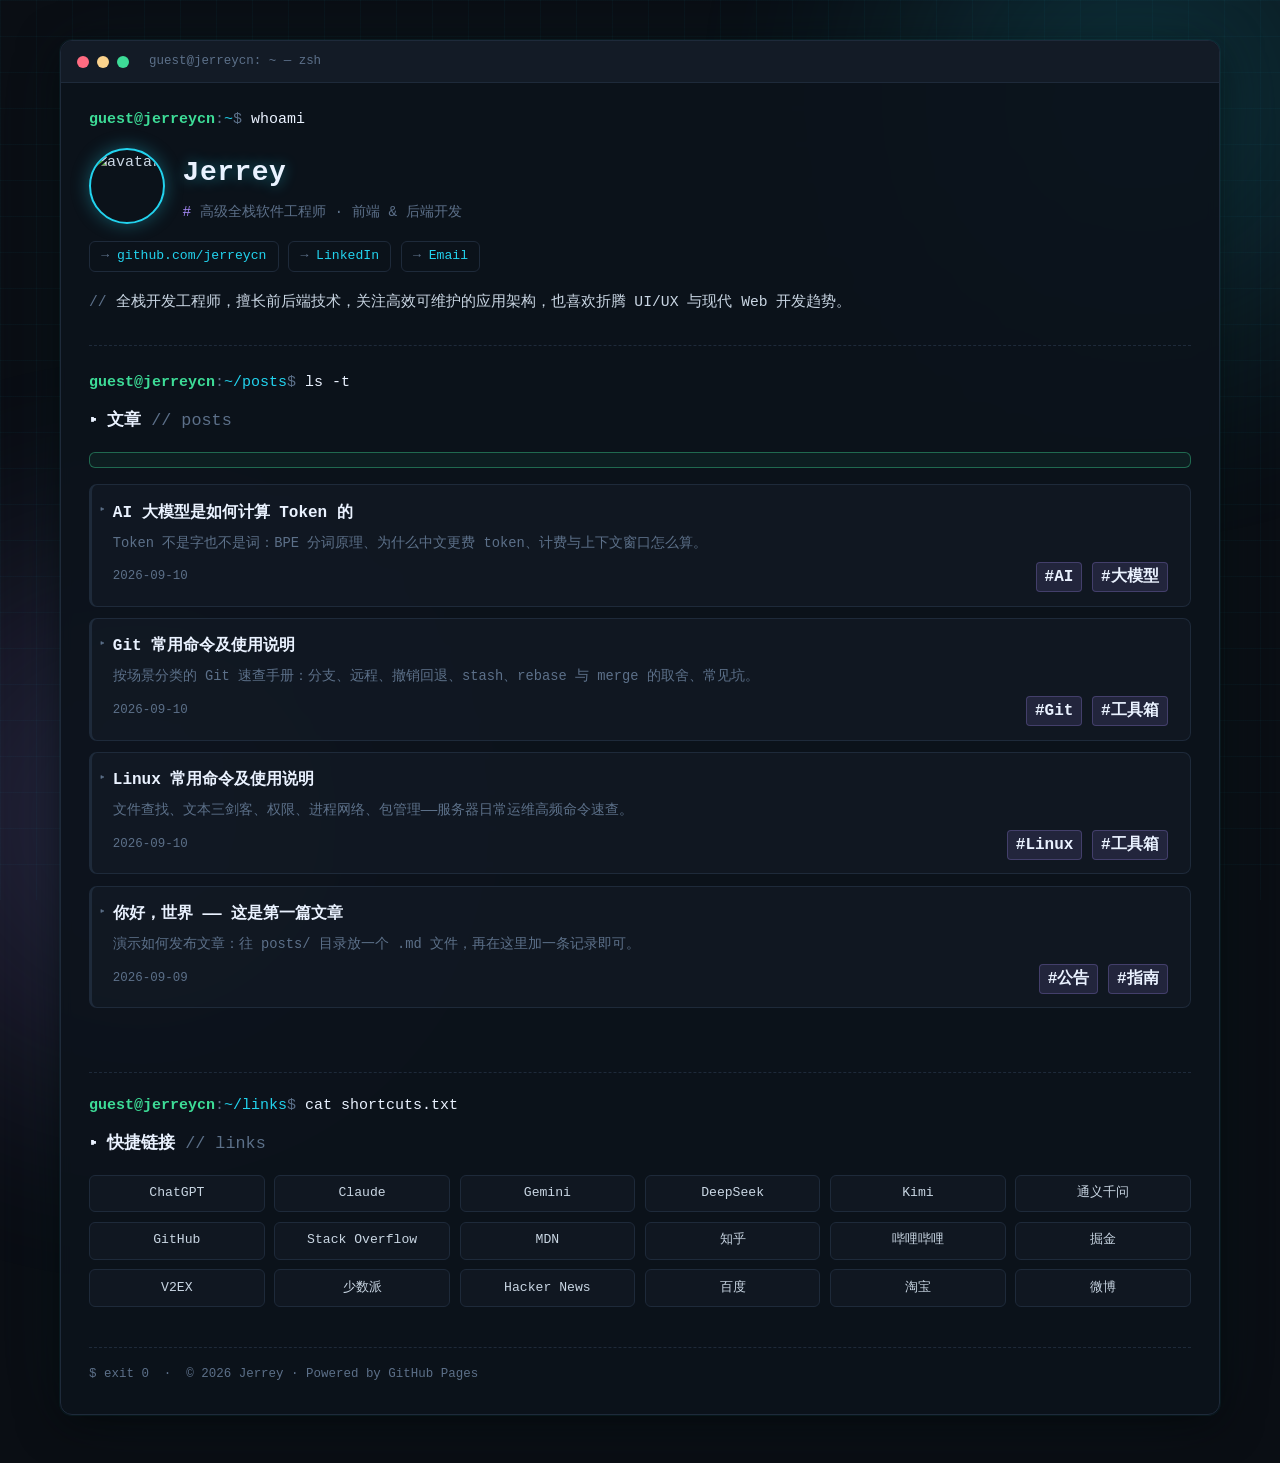
==== commit 2a7a6d40: "feat: filter posts by tag (click tag or ?tag= url param)" ====
--- a/index.html
+++ b/index.html
@@ -48,6 +48,7 @@
               <span class="cmd">ls -t</span>
             </div>
             <h2 class="section-title">▸ 文章 <span class="muted">// posts</span></h2>
+            <div id="tag-filter" class="tag-filter" hidden></div>
             <ul id="post-list" class="post-list">
               <li class="muted">加载中…</li>
             </ul>
--- a/style.css
+++ b/style.css
@@ -313,6 +313,31 @@
 .pagination a.pg-disabled:hover { border-color: var(--border); box-shadow: none; }
 .pg-ellipsis { color: var(--text-muted); padding: 0 0.2rem; }
 
+/* ---- 标签筛选 ---- */
+.tag-filter {
+  display: flex;
+  align-items: center;
+  justify-content: space-between;
+  flex-wrap: wrap;
+  gap: 0.5rem;
+  padding: 0.45rem 0.9rem;
+  margin-bottom: 1rem;
+  border: 1px solid rgba(61, 220, 151, 0.4);
+  border-radius: 6px;
+  background: rgba(61, 220, 151, 0.06);
+  font-size: 0.85rem;
+}
+.tag-filter-info { color: var(--green); }
+.tag-filter-clear { color: var(--red); font-size: 0.8rem; }
+.tag-filter-clear:hover { text-decoration: underline; }
+
+.tag-link { cursor: pointer; }
+.tag-link:hover {
+  border-color: var(--cyan);
+  color: var(--cyan);
+  box-shadow: 0 0 8px rgba(34, 211, 238, 0.25);
+}
+
 /* ---- 快捷链接 ---- */
 .friend-links { margin-top: 2.5rem; padding-top: 1.25rem; border-top: 1px dashed var(--border); }
 
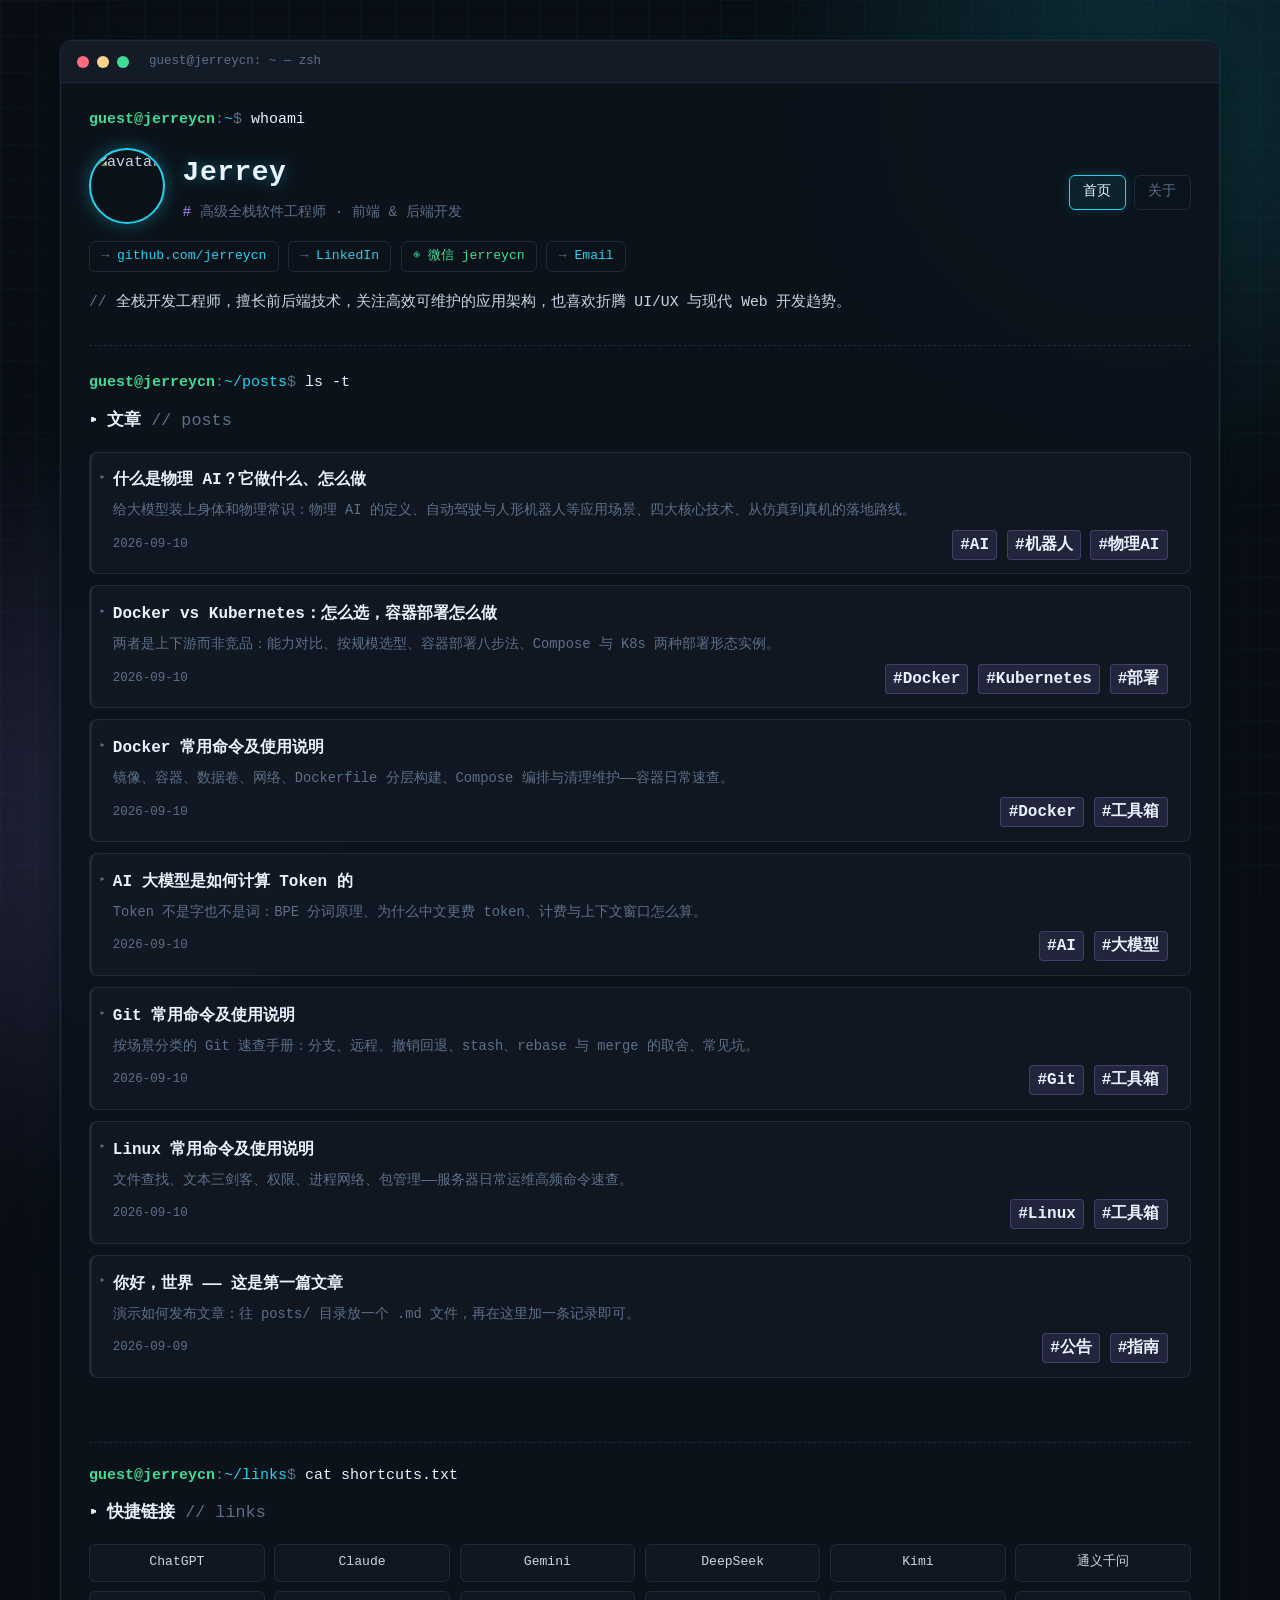
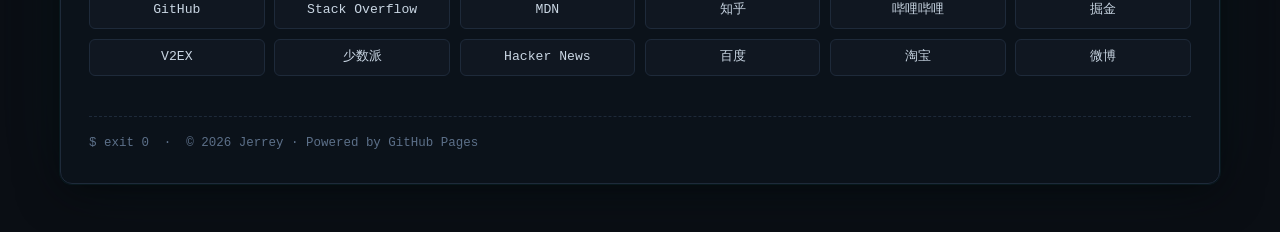
==== commit 29a31ed8: "feat: top nav (home/about); restyle legacy page as about.html" ====
--- a/index.html
+++ b/index.html
@@ -27,12 +27,18 @@
             <span class="cmd">whoami</span>
           </div>
 
-          <div class="profile">
-            <img id="avatar" class="avatar" src="" alt="avatar" hidden>
-            <div>
-              <h1 id="profile-name" class="glow-text">Loading…<span class="cursor" aria-hidden="true"></span></h1>
-              <p id="profile-tagline" class="tagline"></p>
+          <div class="profile-row">
+            <div class="profile">
+              <img id="avatar" class="avatar" src="" alt="avatar" hidden>
+              <div>
+                <h1 id="profile-name" class="glow-text">Loading…<span class="cursor" aria-hidden="true"></span></h1>
+                <p id="profile-tagline" class="tagline"></p>
+              </div>
             </div>
+            <nav class="top-nav" aria-label="主导航">
+              <a href="./" class="active">首页</a>
+              <a href="./about.html">关于</a>
+            </nav>
           </div>
           <nav id="social" class="social"></nav>
 
--- a/style.css
+++ b/style.css
@@ -113,11 +113,42 @@
 /* ---- 头部 ---- */
 .site-header { padding-bottom: 1.25rem; border-bottom: 1px dashed var(--border); margin-bottom: 1.5rem; }
 
+.profile-row {
+  display: flex;
+  align-items: center;
+  justify-content: space-between;
+  gap: 1rem;
+  flex-wrap: wrap;
+  margin: 0.9rem 0 1rem;
+}
+
 .profile {
   display: flex;
   align-items: center;
   gap: 1.1rem;
-  margin: 0.9rem 0 1rem;
+}
+
+/* ---- 顶部导航 ---- */
+.top-nav { display: flex; gap: 0.5rem; }
+.top-nav a {
+  font-size: 0.85rem;
+  padding: 0.3rem 0.85rem;
+  border: 1px solid var(--border);
+  border-radius: 6px;
+  color: var(--text-muted);
+  transition: all 0.15s ease;
+}
+.top-nav a:hover {
+  text-decoration: none;
+  color: var(--cyan);
+  border-color: var(--cyan);
+  box-shadow: 0 0 12px rgba(34, 211, 238, 0.2);
+}
+.top-nav a.active {
+  color: var(--text-bright);
+  border-color: var(--cyan);
+  background: rgba(34, 211, 238, 0.08);
+  box-shadow: 0 0 12px rgba(34, 211, 238, 0.18);
 }
 
 .avatar {
@@ -158,7 +189,7 @@
 .tagline::before { content: "# "; color: var(--purple); }
 
 .social { display: flex; gap: 0.6rem; flex-wrap: wrap; margin-bottom: 1.1rem; }
-.social a {
+.social a, .social span.social-plain {
   font-size: 0.82rem;
   padding: 0.2rem 0.7rem;
   border: 1px solid var(--border);
@@ -167,6 +198,8 @@
   transition: all 0.15s ease;
 }
 .social a::before { content: "→ "; color: var(--text-muted); }
+.social span.social-plain { color: var(--green); cursor: default; }
+.social span.social-plain::before { content: "◉ "; color: var(--green); }
 .social a:hover { text-decoration: none; border-color: var(--cyan); box-shadow: 0 0 12px rgba(34, 211, 238, 0.25); background: rgba(34, 211, 238, 0.06); }
 
 .bio-line p { margin: 0; color: var(--text); font-size: 0.92rem; }
@@ -227,8 +260,8 @@
 
 .tag {
   display: inline-block;
-  font-size: 0.74rem;
-  padding: 0 0.5rem;
+  font-size: 0.68rem;
+  padding: 0 0.45rem;
   margin-right: 0.3rem;
   border-radius: 4px;
   background: rgba(167, 139, 250, 0.12);
@@ -241,6 +274,9 @@
 .back-link { font-size: 0.85rem; color: var(--text-muted); }
 .back-link:hover { color: var(--cyan); text-decoration: none; }
 .site-header .back-link { color: var(--text-muted); }
+
+/* 文章页导航单独一行 */
+.site-header .top-nav { margin-top: 0.75rem; }
 
 .post-title { font-size: 1.55rem; line-height: 1.4; }
 .post-meta { color: var(--text-muted); font-size: 0.82rem; margin: 0.4rem 0 0; }
@@ -314,6 +350,7 @@
 .pg-ellipsis { color: var(--text-muted); padding: 0 0.2rem; }
 
 /* ---- 标签筛选 ---- */
+.tag-filter[hidden] { display: none; }
 .tag-filter {
   display: flex;
   align-items: center;
@@ -338,6 +375,45 @@
   box-shadow: 0 0 8px rgba(34, 211, 238, 0.25);
 }
 
+/* ---- 关于页 ---- */
+.about-grid {
+  display: grid;
+  grid-template-columns: repeat(2, 1fr);
+  gap: 0.8rem;
+}
+.about-card {
+  padding: 0.9rem 1.1rem;
+  border: 1px solid var(--border);
+  border-radius: 8px;
+  background: rgba(20, 28, 40, 0.55);
+  transition: all 0.15s ease;
+}
+.about-card:hover {
+  border-color: #264054;
+  background: rgba(34, 211, 238, 0.05);
+  box-shadow: 0 0 16px rgba(34, 211, 238, 0.12);
+}
+.about-card h3 { margin: 0 0 0.5rem; font-size: 0.95rem; color: var(--cyan); }
+.about-card p { margin: 0; font-size: 0.88rem; color: var(--text); }
+.about-card p::before { content: "› "; color: var(--text-muted); }
+
+.skill-list { list-style: none; margin: 0; padding: 0; }
+.skill-list li {
+  position: relative;
+  padding-left: 1rem;
+  font-size: 0.88rem;
+  color: var(--text);
+}
+.skill-list li::before {
+  content: "▸";
+  position: absolute;
+  left: 0;
+  color: var(--text-muted);
+  font-size: 0.75rem;
+}
+
+@media (max-width: 560px) { .about-grid { grid-template-columns: 1fr; } }
+
 /* ---- 快捷链接 ---- */
 .friend-links { margin-top: 2.5rem; padding-top: 1.25rem; border-top: 1px dashed var(--border); }
 
